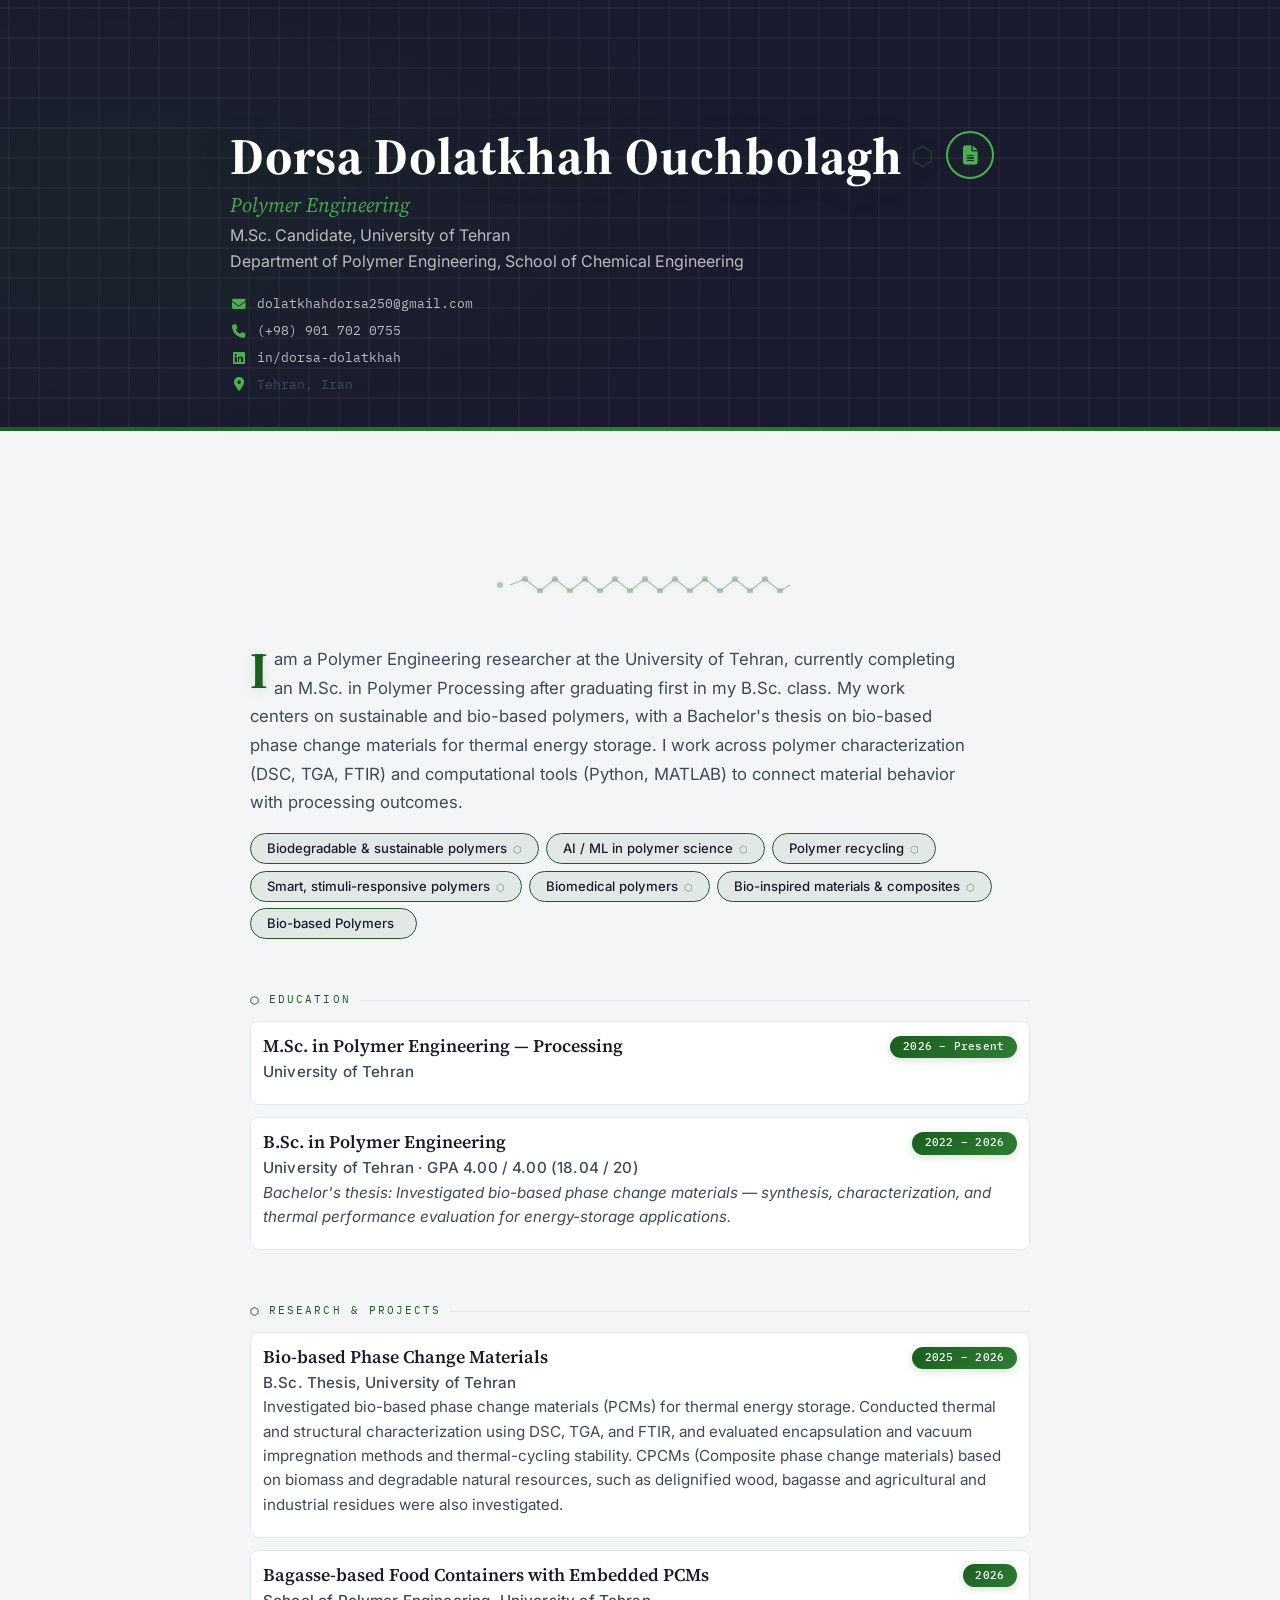
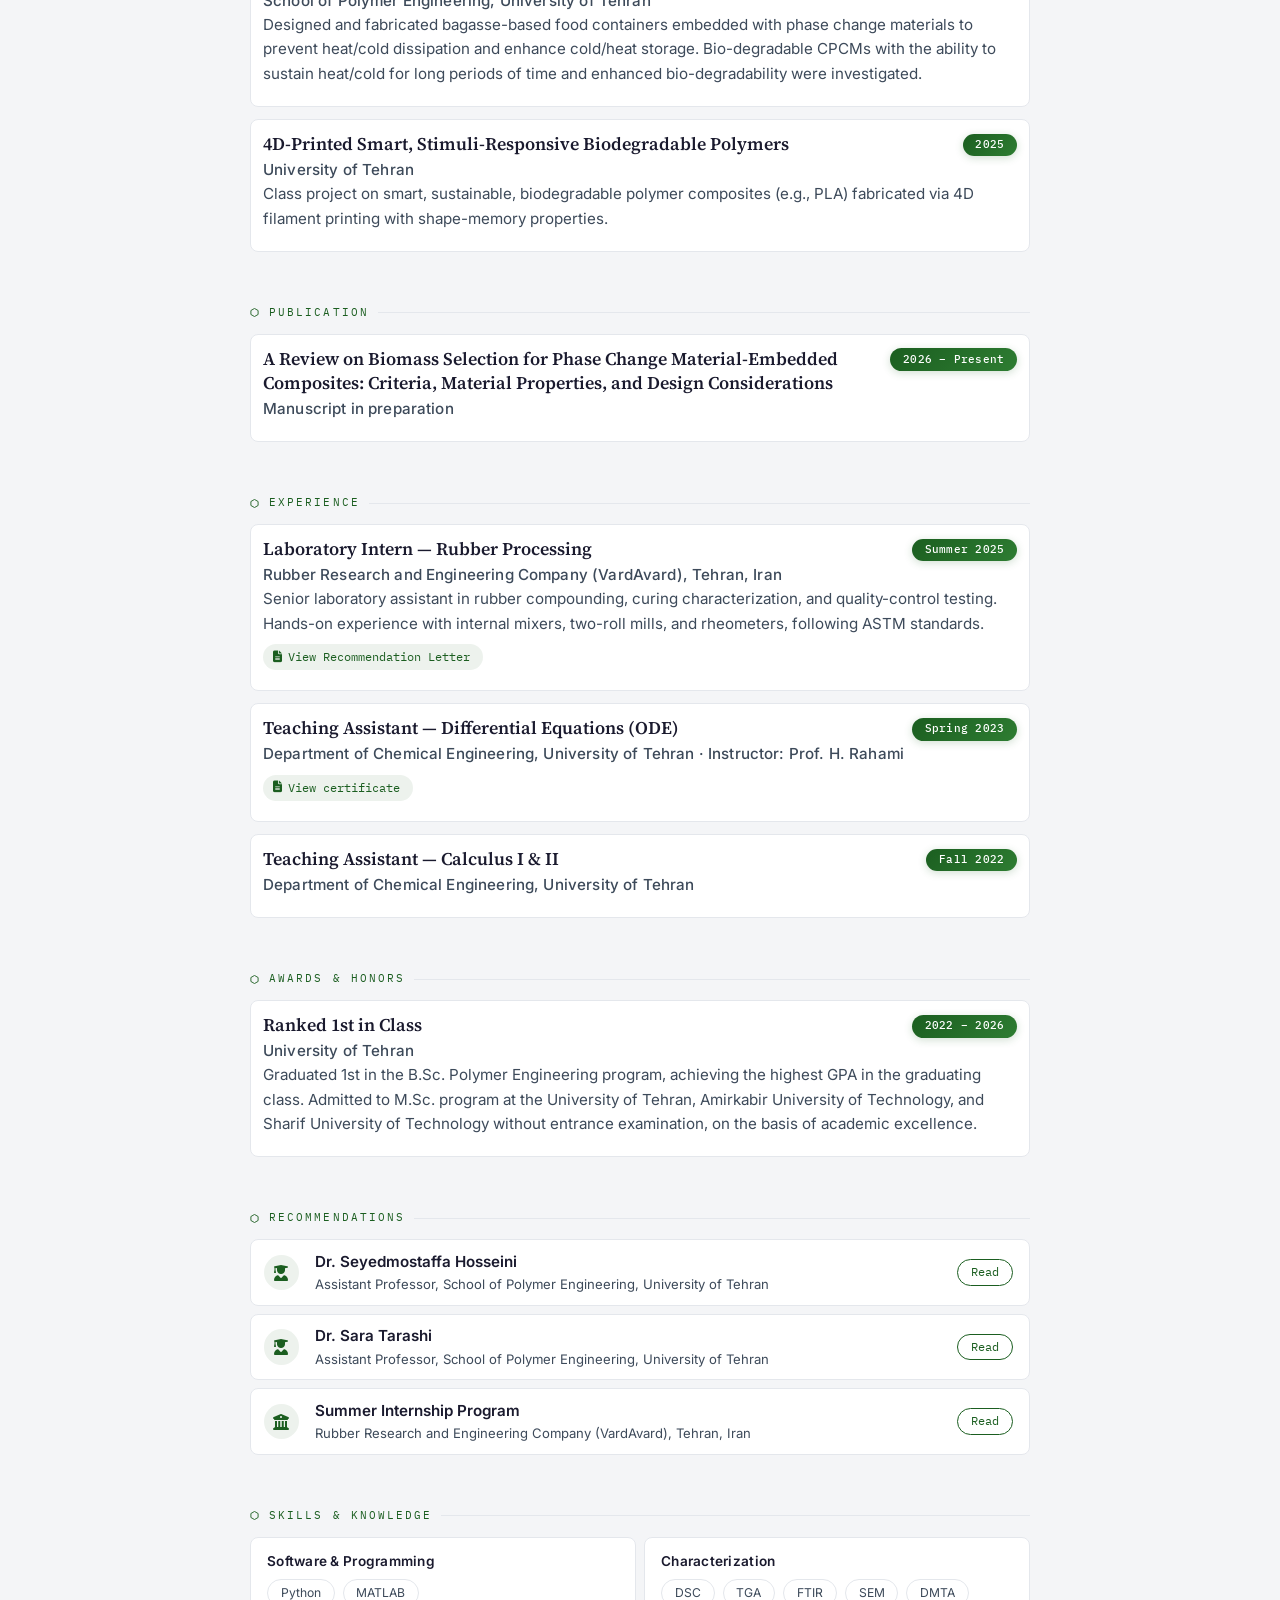
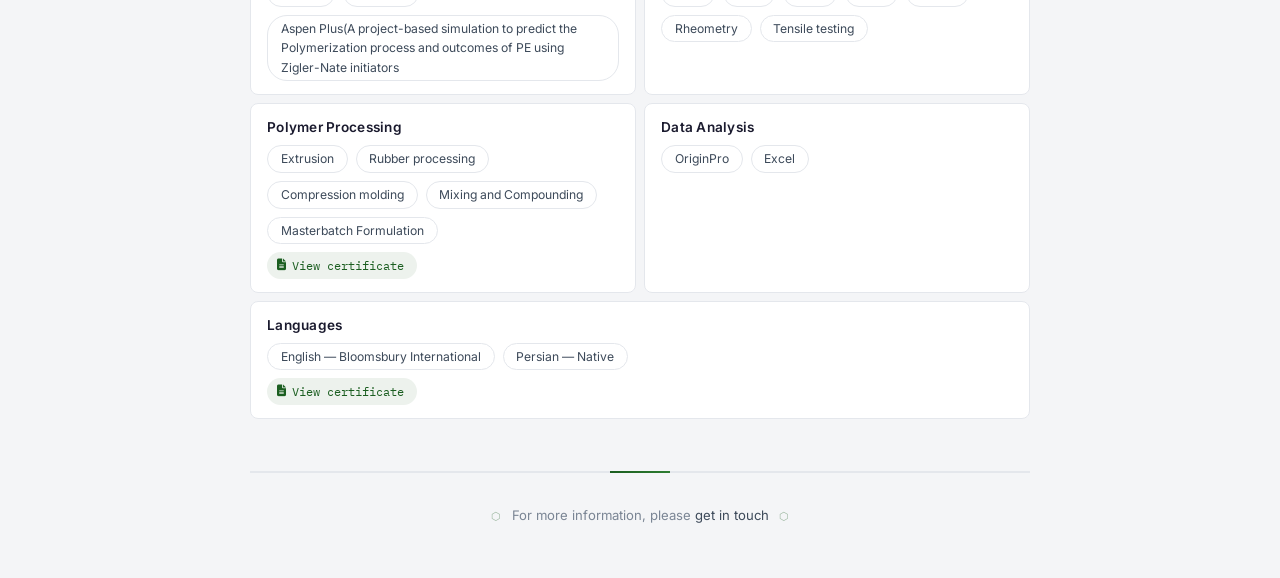
==== index.html @ 96872cb5 "add changes" ====
<!DOCTYPE html>
<html lang="en">
<head>
<meta charset="UTF-8" />
<meta name="viewport" content="width=device-width, initial-scale=1.0" />
<meta name="author" content="Dorsa Dolatkhah Ouchbolagh" />
<meta name="description" content="Polymer Engineering researcher — sustainable and biodegradable polymers, phase change materials, polymer characterization." />
<meta name="keywords" content="Polymer Engineering, Biomaterials, Phase Change Materials, Polymer Processing, DSC, TGA, FTIR, MATLAB, Python, Aspen Plus" />
<title>Dorsa Dolatkhah Ouchbolagh — Polymer Engineering</title>
<link rel="shortcut icon" href="https://avatars.githubusercontent.com/u/16579247" type="image/png" />
<link rel="preconnect" href="https://fonts.googleapis.com" />
<link rel="preconnect" href="https://fonts.gstatic.com" crossorigin />
<link href="https://fonts.googleapis.com/css2?family=Source+Serif+4:opsz,wght@8..60,400;8..60,500;8..60,600;8..60,700&family=Inter:wght@400;500;600;700&family=IBM+Plex+Mono:wght@400;500&display=swap" rel="stylesheet" />
<link href="https://cdnjs.cloudflare.com/ajax/libs/font-awesome/6.4.2/css/all.min.css" rel="stylesheet" />
<style>
  /* ===== Variables – Professional Green ===== */
  :root {
    --bg: #f4f5f7;
    --paper: #ffffff;
    --ink: #1a1a2e;
    --ink-soft: #3d4a5a;
    --ink-faint: #7a8594;
    --rule: #e4e7ec;
    --green: #1B5E20;            /* dark forest green – main accent */
    --green-light: #2E7D32;      /* medium green – for gradients */
    --green-pale: #4CAF50;       /* lighter green – for subtle highlights */
    --green-glow: rgba(27, 94, 32, 0.15);
    --accent-soft: #1B5E2014;
    --accent-light: #1B5E2008;
    --space-xs: .4rem;
    --space-s: .75rem;
    --space: 1.25rem;
    --space-m: 2rem;
    --space-l: 3.25rem;
    --space-xl: 5rem;
    --serif: 'Source Serif 4', Georgia, serif;
    --sans: 'Inter', Helvetica, Arial, sans-serif;
    --mono: 'IBM Plex Mono', 'Fira Mono', monospace;
  }

  /* ===== Base ===== */
  * { box-sizing: border-box; }
  html { -webkit-font-smoothing: antialiased; }
  body {
    margin: 0;
    background: var(--bg);
    color: var(--ink);
    font-family: var(--sans);
    line-height: 1.6;
    font-size: 16px;
  }
  a {
    color: var(--green);
    text-decoration: none;
    border-bottom: 1px solid transparent;
    transition: border-color .25s ease, color .25s ease;
  }
  a:hover, a:focus {
    border-bottom-color: var(--green);
    color: var(--green);
  }
  a:focus-visible { outline: 2px solid var(--green); outline-offset: 2px; border-radius: 2px; }

  .wrap {
    max-width: 820px;
    margin: 0 auto;
    padding: var(--space-xl) var(--space) var(--space-l);
  }

  /* ===== Green Polymer Header ===== */
  .chain-header {
    position: relative;
    padding: calc(var(--space-xl) + 3rem) var(--space) var(--space-m);
    margin: 0 calc(-1 * var(--space)) var(--space-m);
    min-height: 45vh;
    display: flex;
    align-items: center;
    background: var(--ink);
    color: #fff;
    overflow: hidden;
    border-bottom: 4px solid transparent;
    border-image: linear-gradient(90deg, var(--green), var(--green-light), var(--green)) 1;
  }
  .chain-header .wrap {
    padding: 0;
    max-width: 820px;
    margin: 0 auto;
    position: relative;
    z-index: 2;
    width: 100%;
  }

  /* Green glow behind the name */
  .chain-header::before {
    content: '';
    position: absolute;
    top: -20%;
    left: -10%;
    width: 70%;
    height: 140%;
    background: radial-gradient(ellipse at 30% 50%, rgba(27, 94, 32, 0.12), transparent 70%);
    z-index: 0;
    pointer-events: none;
  }

  /* Hexagonal pattern – very subtle */
  .chain-header .bg-pattern {
    position: absolute;
    top: 0;
    left: 0;
    right: 0;
    bottom: 0;
    background-image:
      radial-gradient(circle at 5% 10%, var(--accent-soft) 1.5px, transparent 1.5px),
      radial-gradient(circle at 15% 30%, var(--accent-soft) 1.5px, transparent 1.5px),
      radial-gradient(circle at 25% 50%, var(--accent-soft) 1.5px, transparent 1.5px),
      radial-gradient(circle at 35% 70%, var(--accent-soft) 1.5px, transparent 1.5px),
      radial-gradient(circle at 45% 90%, var(--accent-soft) 1.5px, transparent 1.5px),
      radial-gradient(circle at 55% 15%, var(--accent-soft) 1.5px, transparent 1.5px),
      radial-gradient(circle at 65% 35%, var(--accent-soft) 1.5px, transparent 1.5px),
      radial-gradient(circle at 75% 55%, var(--accent-soft) 1.5px, transparent 1.5px),
      radial-gradient(circle at 85% 75%, var(--accent-soft) 1.5px, transparent 1.5px),
      radial-gradient(circle at 95% 95%, var(--accent-soft) 1.5px, transparent 1.5px);
    background-size: 40px 40px;
    opacity: 0.2;
    z-index: 0;
    pointer-events: none;
  }

  .chain-header .bg-lines {
    position: absolute;
    top: 0;
    left: 0;
    right: 0;
    bottom: 0;
    background:
      repeating-linear-gradient(
        90deg,
        transparent,
        transparent 28px,
        rgba(255,255,255,.03) 28px,
        rgba(255,255,255,.03) 30px
      ),
      repeating-linear-gradient(
        0deg,
        transparent,
        transparent 28px,
        rgba(255,255,255,.03) 28px,
        rgba(255,255,255,.03) 30px
      );
    z-index: 0;
    pointer-events: none;
  }

  .chain-header .hero-text h1 {
    color: #fff;
    font-size: 3.2rem;
    text-shadow: 0 2px 30px rgba(27, 94, 32, 0.25);
    letter-spacing: 0.02em;
  }
  .chain-header .hero-text .role {
    color: var(--green-pale);
    opacity: 0.95;
    font-size: 1.3rem;
  }
  .chain-header .hero-text .affil {
    color: rgba(255,255,255,.7);
    font-size: 1rem;
  }
  .chain-header .cv-badge {
    border-color: var(--green-pale);
    color: var(--green-pale);
    background: rgba(27, 94, 32, 0.1);
  }
  .chain-header .cv-badge:hover {
    background: var(--green-pale);
    color: var(--ink);
    border-color: var(--green-pale);
    box-shadow: 0 0 30px rgba(27, 94, 32, 0.3);
  }
  .chain-header .contact a {
    color: rgba(255,255,255,.7);
  }
  .chain-header .contact a:hover {
    color: #fff;
    border-bottom-color: var(--green-pale);
  }
  .chain-header .contact i {
    color: var(--green-pale);
  }
  .chain-header header.hero {
    border-bottom: none;
    padding-bottom: 0;
    margin-bottom: 0;
  }
  .chain-header header.hero::after {
    display: none;
  }

  /* ===== Main Header (inside chain) ===== */
  header.hero {
    display: flex;
    flex-wrap: wrap;
    justify-content: space-between;
    align-items: flex-start;
    gap: var(--space);
    margin-bottom: var(--space-m);
    padding-bottom: var(--space-m);
    border-bottom: 2px solid var(--green);
    position: relative;
  }
  header.hero::after {
    content: '';
    position: absolute;
    bottom: -4px;
    left: 0;
    width: 80px;
    height: 2px;
    background: linear-gradient(90deg, var(--green), var(--green-light));
  }

  .hero-text {
    display: flex;
    align-items: flex-start;
    gap: .85rem;
  }
  .hero-text h1 {
    font-family: var(--serif);
    font-weight: 700;
    font-size: 2.8rem;
    letter-spacing: -0.01em;
    margin: 0 0 .2rem;
    color: var(--ink);
    line-height: 1.1;
    display: flex;
    align-items: center;
    gap: .5rem;
    flex-wrap: wrap;
  }
  .hero-text h1 .chain-icon {
    font-size: 1.6rem;
    color: var(--green);
    opacity: 0.6;
    font-weight: 300;
    letter-spacing: -.05em;
    display: inline-block;
  }
  .hero-text .role {
    font-family: var(--serif);
    font-style: italic;
    font-size: 1.2rem;
    color: var(--green);
    margin: 0 0 .15rem;
  }
  .hero-text .affil {
    color: var(--ink-soft);
    font-size: .95rem;
    margin: 0;
  }

  .cv-badge {
    flex-shrink: 0;
    display: inline-flex;
    align-items: center;
    justify-content: center;
    width: 3rem;
    height: 3rem;
    margin-top: .2rem;
    border: 2px solid var(--green);
    border-radius: 50%;
    background: transparent;
    color: var(--green);
    font-size: 1.2rem;
    transition: all .3s ease;
  }
  .cv-badge:hover, .cv-badge:focus-visible {
    background: var(--green);
    color: #fff;
    transform: scale(1.05);
    border-color: var(--green);
    box-shadow: 0 0 24px rgba(27, 94, 32, 0.25);
  }
  .cv-badge:focus-visible { outline: 2px solid var(--green); outline-offset: 2px; }

  .contact {
    list-style: none;
    margin: 0;
    padding: 0;
    font-family: var(--mono);
    font-size: .8rem;
    color: var(--ink-soft);
    display: flex;
    flex-direction: column;
    gap: .4rem;
    min-width: 190px;
  }
  .contact li {
    display: flex;
    align-items: center;
    gap: .6rem;
  }
  .contact a { color: var(--ink-soft); border-bottom: none; }
  .contact a:hover { color: var(--green); border-bottom: none; }
  .contact i {
    width: 1.1rem;
    text-align: center;
    color: var(--green);
    font-size: .85rem;
  }

  /* ===== Section Titles ===== */
  section {
    margin-bottom: var(--space-l);
    animation: fadeUp .6s ease both;
  }
  section:nth-child(2) { animation-delay: .05s; }
  section:nth-child(3) { animation-delay: .1s; }
  section:nth-child(4) { animation-delay: .15s; }
  section:nth-child(5) { animation-delay: .2s; }
  section:nth-child(6) { animation-delay: .25s; }
  section:nth-child(7) { animation-delay: .3s; }
  section:nth-child(8) { animation-delay: .35s; }
  section:nth-child(9) { animation-delay: .4s; }

  @keyframes fadeUp {
    from { opacity: 0; transform: translateY(16px); }
    to { opacity: 1; transform: translateY(0); }
  }

  .eyebrow {
    font-family: var(--mono);
    font-size: .7rem;
    letter-spacing: .18em;
    color: var(--green);
    text-transform: uppercase;
    display: flex;
    align-items: center;
    gap: .6rem;
    margin-bottom: var(--space-s);
  }
  .eyebrow .hex {
    flex-shrink: 0;
    margin-right: .05rem;
  }
  .eyebrow::after {
    content: '';
    flex: 1;
    height: 1px;
    background: var(--rule);
  }

  /* ===== Polymer Chain Divider – Green Gradient ===== */
  .polymer-chain-divider {
    display: flex;
    align-items: center;
    justify-content: center;
    gap: .2rem;
    margin: var(--space-m) 0 var(--space-l);
    opacity: .6;
    width: 100%;
  }
  .polymer-chain-divider svg {
    width: 100%;
    max-width: 300px;
    height: 18px;
    filter: drop-shadow(0 1px 2px rgba(27, 94, 32, 0.2));
  }

  /* ===== Entries – refined ===== */
  .entry {
    padding: var(--space-s) var(--space-s) var(--space);
    margin-bottom: var(--space-s);
    background: var(--paper);
    border-radius: 8px;
    border: 1px solid var(--rule);
    transition: border-color .3s ease, box-shadow .4s ease, transform .3s ease;
    position: relative;
  }
  .entry:last-child { margin-bottom: 0; }
  .entry:hover {
    border-color: var(--green);
    box-shadow: 0 6px 28px rgba(27, 94, 32, 0.10);
    transform: translateY(-2px);
  }
  .entry::before {
    content: '';
    position: absolute;
    left: 0;
    top: 10%;
    bottom: 10%;
    width: 3px;
    background: transparent;
    border-radius: 0 2px 2px 0;
    transition: background .3s ease, top .3s ease, bottom .3s ease;
  }
  .entry:hover::before {
    background: linear-gradient(180deg, var(--green), var(--green-light));
    top: 0;
    bottom: 0;
  }

  .entry-head {
    display: flex;
    align-items: flex-start;
    justify-content: space-between;
    gap: .8rem;
    margin-bottom: .1rem;
  }
  .entry-head h3 {
    font-family: var(--serif);
    font-weight: 600;
    font-size: 1.12rem;
    margin: 0;
    color: var(--ink);
    line-height: 1.35;
    flex: 1 1 auto;
    min-width: 0;
  }
  .entry-date {
    font-family: var(--mono);
    font-size: .7rem;
    font-weight: 500;
    color: #fff;
    background: linear-gradient(135deg, var(--green), var(--green-light));
    padding: .15rem .8rem;
    border-radius: 20px;
    white-space: nowrap;
    flex: 0 0 auto;
    margin-top: .1rem;
    letter-spacing: .02em;
    box-shadow: 0 2px 8px rgba(27, 94, 32, 0.2);
  }
  .entry-meta {
    font-size: .85rem;
    color: var(--ink-soft);
    margin: 0 0 .25rem;
    font-weight: 500;
    letter-spacing: .01em;
  }
  .entry p {
    color: var(--ink-soft);
    font-size: .95rem;
    margin: 0;
    line-height: 1.6;
  }
  .entry-link {
    display: inline-flex;
    align-items: center;
    gap: .4rem;
    font-family: var(--mono);
    font-size: .75rem;
    color: var(--green);
    margin-top: .5rem;
    border-bottom: 1px solid transparent;
    transition: all .25s ease;
    background: var(--accent-soft);
    padding: .2rem .8rem .2rem .6rem;
    border-radius: 20px;
  }
  .entry-link:hover {
    border-bottom-color: var(--green);
    background: var(--green-glow);
    box-shadow: 0 0 12px rgba(27, 94, 32, 0.08);
  }
  .entry-link i { font-size: .75rem; }

  /* ===== Tags ===== */
  .tags {
    list-style: none;
    display: flex;
    flex-wrap: wrap;
    gap: .5rem;
    margin: .4rem 0 0;
    padding: 0;
  }
  .tags li {
    font-size: .8rem;
    color: var(--ink-soft);
    background: var(--paper);
    border: 1px solid var(--rule);
    border-radius: 20px;
    padding: .2rem .8rem;
    transition: all .25s ease;
  }
  .tags li:hover {
    border-color: var(--green);
    background: var(--accent-soft);
  }

  /* About section – drop cap + refined tags */
  #about .lede {
    color: var(--ink-soft);
    max-width: 65ch;
    font-size: 1.05rem;
    line-height: 1.7;
  }
  #about .lede::first-letter {
    font-family: var(--serif);
    font-size: 3.2rem;
    font-weight: 700;
    float: left;
    line-height: 1;
    margin-right: .4rem;
    color: var(--green);
    text-shadow: 0 2px 12px rgba(27, 94, 32, 0.15);
  }

  #about .tags {
    gap: .4rem;
    margin-top: .6rem;
  }
  #about .tags li {
    background: var(--accent-soft);
    border-color: var(--green);
    color: var(--ink);
    font-weight: 500;
    font-size: .82rem;
    padding: .25rem 1rem;
    border-radius: 20px;
    position: relative;
  }
  #about .tags li::after {
    content: '⬡';
    color: var(--green);
    font-size: .6rem;
    margin-left: .4rem;
    opacity: .6;
  }
  #about .tags li:last-child::after {
    content: '';
  }
  #about .tags li:hover {
    background: var(--green);
    color: #fff;
    border-color: var(--green);
    box-shadow: 0 2px 16px rgba(27, 94, 32, 0.2);
  }
  #about .tags li:hover::after {
    color: #fff;
  }

  /* ===== Recommendations ===== */
  .rec-card {
    display: flex;
    align-items: center;
    gap: 1rem;
    padding: .6rem 1rem .6rem .8rem;
    background: var(--paper);
    border-radius: 8px;
    border: 1px solid var(--rule);
    transition: all .3s ease;
  }
  .rec-card:hover {
    border-color: var(--green);
    box-shadow: 0 4px 20px rgba(27, 94, 32, 0.08);
    transform: translateY(-1px);
  }
  .rec-card .rec-icon {
    width: 2.2rem;
    height: 2.2rem;
    border-radius: 50%;
    background: var(--accent-soft);
    display: flex;
    align-items: center;
    justify-content: center;
    color: var(--green);
    font-size: 1rem;
    flex-shrink: 0;
    transition: background .3s ease;
  }
  .rec-card:hover .rec-icon {
    background: var(--green-glow);
  }
  .rec-card .rec-info {
    flex: 1;
  }
  .rec-card .rec-info .rec-name {
    font-weight: 600;
    font-size: .95rem;
    color: var(--ink);
    margin: 0;
  }
  .rec-card .rec-info .rec-title {
    font-size: .82rem;
    color: var(--ink-soft);
    margin: 0;
  }
  .rec-card .rec-link {
    font-family: var(--mono);
    font-size: .72rem;
    color: var(--green);
    border: 1px solid var(--green);
    border-radius: 20px;
    padding: .2rem .8rem;
    transition: all .25s ease;
    flex-shrink: 0;
    background: transparent;
  }
  .rec-card .rec-link:hover {
    background: var(--green);
    color: #fff;
    border-color: var(--green);
    box-shadow: 0 0 20px rgba(27, 94, 32, 0.15);
  }

  /* ===== Skills ===== */
  .skills-grid {
    display: grid;
    grid-template-columns: 1fr;
    gap: .5rem;
  }
  @media (min-width: 600px) {
    .skills-grid { grid-template-columns: 1fr 1fr; }
  }
  .skill-group {
    background: var(--paper);
    border-radius: 8px;
    border: 1px solid var(--rule);
    padding: .8rem 1rem;
    transition: border-color .3s ease, box-shadow .3s ease;
  }
  .skill-group:hover {
    border-color: var(--green);
    box-shadow: 0 2px 12px rgba(27, 94, 32, 0.06);
  }
  .skill-group h4 {
    font-family: var(--sans);
    font-weight: 600;
    font-size: .85rem;
    color: var(--ink);
    margin: 0 0 .4rem;
    letter-spacing: .02em;
  }
  .skill-group .tags { margin: 0; }
  .skill-group .tags li {
    background: var(--paper);
    border-color: var(--rule);
    font-size: .76rem;
  }
  .skill-group .tags li:hover {
    border-color: var(--green);
  }
  /* Certificate link inside skill groups – same style as entry-link */
  .skill-group .entry-link {
    display: inline-flex;
    align-items: center;
    gap: .4rem;
    font-family: var(--mono);
    font-size: .75rem;
    color: var(--green);
    margin-top: .5rem;
    border-bottom: 1px solid transparent;
    transition: all .25s ease;
    background: var(--accent-soft);
    padding: .2rem .8rem .2rem .6rem;
    border-radius: 20px;
  }
  .skill-group .entry-link:hover {
    border-bottom-color: var(--green);
    background: var(--green-glow);
    box-shadow: 0 0 12px rgba(27, 94, 32, 0.08);
  }
  .skill-group .entry-link i { font-size: .75rem; }

  /* ===== Footer ===== */
  footer {
    text-align: center;
    padding-top: var(--space-m);
    border-top: 2px solid var(--rule);
    color: var(--ink-faint);
    font-size: .82rem;
    margin-top: var(--space-m);
    position: relative;
  }
  footer::before {
    content: '';
    position: absolute;
    top: -2px;
    left: 50%;
    transform: translateX(-50%);
    width: 60px;
    height: 2px;
    background: linear-gradient(90deg, var(--green), var(--green-light));
  }
  footer a { color: var(--ink-soft); border-bottom: none; }
  footer a:hover { color: var(--green); border-bottom: none; }
  footer .chain-icon {
    color: var(--green);
    opacity: .4;
    font-size: .7rem;
    margin: 0 .4rem;
  }

  /* ===== Responsive ===== */
  @media (max-width: 600px) {
    .chain-header {
      padding: var(--space-xl) var(--space) var(--space-m);
      min-height: 30vh;
      margin: 0 0 var(--space-m);
    }
    .chain-header .hero-text h1 { font-size: 2.2rem; }
    header.hero { flex-direction: column; align-items: stretch; }
    .hero-text h1 { font-size: 2.2rem; }
    .hero-text h1 .chain-icon { font-size: 1.2rem; }
    .contact { min-width: unset; }
    .entry-head { flex-wrap: wrap; }
    .entry-date { margin-top: .2rem; }
    .rec-card { flex-wrap: wrap; }
    .rec-card .rec-link { margin-left: auto; }
    #about .tags li::after { display: none; }
    .polymer-chain-divider svg { max-width: 200px; }
    #about .lede::first-letter {
      font-size: 2.4rem;
    }
  }

  @media print {
    body { background: #fff; }
    .chain-header {
      background: #fff !important;
      color: var(--ink) !important;
      padding: 1rem 0 !important;
      margin: 0 !important;
      min-height: auto !important;
      border-bottom: 3px solid var(--green) !important;
    }
    .chain-header .bg-pattern,
    .chain-header .bg-lines,
    .chain-header::before { display: none !important; }
    .chain-header .hero-text h1 { color: var(--ink) !important; text-shadow: none !important; }
    .chain-header .hero-text .affil { color: var(--ink-soft) !important; }
    .chain-header .contact a { color: var(--ink-soft) !important; }
    .chain-header .cv-badge { display: none; }
    .wrap { padding: 1rem 0; max-width: 100%; }
    .entry { border: 1px solid #ccc; box-shadow: none !important; transform: none !important; }
    .entry:hover { transform: none !important; box-shadow: none !important; }
    .entry::before { display: none !important; }
    .cv-badge { display: none; }
    header.hero::after { display: none; }
    #about .tags li::after { display: none; }
    .polymer-chain-divider { display: none; }
    footer::before { display: none; }
    .entry-date {
      background: var(--green) !important;
      color: #fff !important;
      box-shadow: none !important;
    }
    #about .lede::first-letter {
      font-size: 2.4rem;
      color: var(--green);
    }
  }
</style>
</head>
<body>

<!-- ===== Green Polymer Header ===== -->
<div class="chain-header">
  <div class="bg-pattern"></div>
  <div class="bg-lines"></div>
  <div class="wrap">
    <header class="hero">
      <div class="hero-text">
        <div>
          <h1>
            <span>Dorsa Dolatkhah Ouchbolagh</span>
            <span class="chain-icon">⬡</span>
          </h1>
          <p class="role">Polymer Engineering</p>
          <p class="affil">M.Sc. Candidate, University of Tehran<br/>Department of Polymer Engineering, School of Chemical Engineering</p>
        </div>
        <a class="cv-badge" href="CV-DorsaDolatkhahOuchbolagh.pdf" target="_blank" title="View full CV" aria-label="View full CV">
          <i class="fa-solid fa-file-lines"></i>
        </a>
      </div>
      <ul class="contact">
        <li><i class="fa-solid fa-envelope"></i><a href="mailto:dolatkhahdorsa250@gmail.com">dolatkhahdorsa250@gmail.com</a></li>
        <li><i class="fa-solid fa-phone"></i><a href="tel:+989017020755">(+98) 901 702 0755</a></li>
        <li><i class="fa-brands fa-linkedin"></i><a href="https://www.linkedin.com/in/dorsa-dolatkhah-ouchbolagh-b177463a9/" target="_blank" rel="author">in/dorsa-dolatkhah</a></li>
        <li><i class="fa-solid fa-location-dot"></i>Tehran, Iran</li>
      </ul>
    </header>
  </div>
</div>

<div class="wrap">

  <!-- ===== Polymer Chain Divider – Green ===== -->
  <div class="polymer-chain-divider" aria-hidden="true">
    <svg viewBox="0 0 300 18" xmlns="http://www.w3.org/2000/svg">
      <g stroke="url(#greenGrad)" fill="none" stroke-width="1.2" opacity="0.6">
        <line x1="0" y1="10" x2="20" y2="10" />
        <line x1="20" y1="10" x2="35" y2="4" />
        <line x1="35" y1="4" x2="50" y2="16" />
        <line x1="50" y1="16" x2="65" y2="4" />
        <line x1="65" y1="4" x2="80" y2="16" />
        <line x1="80" y1="16" x2="95" y2="4" />
        <line x1="95" y1="4" x2="110" y2="16" />
        <line x1="110" y1="16" x2="125" y2="4" />
        <line x1="125" y1="4" x2="140" y2="16" />
        <line x1="140" y1="16" x2="155" y2="4" />
        <line x1="155" y1="4" x2="170" y2="16" />
        <line x1="170" y1="16" x2="185" y2="4" />
        <line x1="185" y1="4" x2="200" y2="16" />
        <line x1="200" y1="16" x2="215" y2="4" />
        <line x1="215" y1="4" x2="230" y2="16" />
        <line x1="230" y1="16" x2="245" y2="4" />
        <line x1="245" y1="4" x2="260" y2="16" />
        <line x1="260" y1="16" x2="275" y2="4" />
        <line x1="275" y1="4" x2="290" y2="16" />
        <line x1="290" y1="16" x2="300" y2="10" />
      </g>
      <g fill="url(#greenGrad)" opacity="0.5">
        <circle cx="10" cy="10" r="3" />
        <circle cx="35" cy="4" r="3" />
        <circle cx="50" cy="16" r="3" />
        <circle cx="65" cy="4" r="3" />
        <circle cx="80" cy="16" r="3" />
        <circle cx="95" cy="4" r="3" />
        <circle cx="110" cy="16" r="3" />
        <circle cx="125" cy="4" r="3" />
        <circle cx="140" cy="16" r="3" />
        <circle cx="155" cy="4" r="3" />
        <circle cx="170" cy="16" r="3" />
        <circle cx="185" cy="4" r="3" />
        <circle cx="200" cy="16" r="3" />
        <circle cx="215" cy="4" r="3" />
        <circle cx="230" cy="16" r="3" />
        <circle cx="245" cy="4" r="3" />
        <circle cx="260" cy="16" r="3" />
        <circle cx="275" cy="4" r="3" />
        <circle cx="290" cy="16" r="3" />
      </g>
      <defs>
        <linearGradient id="greenGrad" x1="0%" y1="0%" x2="100%" y2="0%">
          <stop offset="0%" stop-color="#1B5E20" />
          <stop offset="50%" stop-color="#2E7D32" />
          <stop offset="100%" stop-color="#1B5E20" />
        </linearGradient>
      </defs>
    </svg>
  </div>

  <!-- ===== ABOUT ===== -->
  <section id="about">
    <p class="lede">
      I am a Polymer Engineering researcher at the University of Tehran, currently completing an M.Sc. in Polymer Processing after
      graduating first in my B.Sc. class. My work centers on sustainable and bio-based polymers, with a Bachelor's thesis on
      bio-based phase change materials for thermal energy storage. I work across polymer characterization (DSC, TGA, FTIR) and
      computational tools (Python, MATLAB) to connect material behavior with processing outcomes.
    </p>
    <ul class="tags">
      <li>Biodegradable &amp; sustainable polymers</li>
      <li>AI / ML in polymer science</li>
      <li>Polymer recycling</li>
      <li>Smart, stimuli-responsive polymers</li>
      <li>Biomedical polymers</li>
      <li>Bio-inspired materials &amp; composites</li>
      <li>Bio-based Polymers</li>
    </ul>
  </section>

  <!-- ===== EDUCATION ===== -->
  <section id="education">
    <p class="eyebrow"><svg class="hex" width="9" height="9" viewBox="0 0 10 10" aria-hidden="true"><polygon points="5,0.5 9,2.8 9,7.2 5,9.5 1,7.2 1,2.8" fill="none" stroke="#1B5E20" stroke-width="1"/></svg>Education</p>

    <div class="entry">
      <div class="entry-head">
        <h3>M.Sc. in Polymer Engineering — Processing</h3>
        <span class="entry-date">2026 – Present</span>
      </div>
      <p class="entry-meta">University of Tehran</p>
    </div>

    <div class="entry">
      <div class="entry-head">
        <h3>B.Sc. in Polymer Engineering</h3>
        <span class="entry-date">2022 – 2026</span>
      </div>
      <p class="entry-meta">University of Tehran · GPA 4.00 / 4.00 (18.04 / 20)</p>
      <p><em>Bachelor's thesis: Investigated bio-based phase change materials — synthesis, characterization, and thermal performance evaluation for energy-storage applications.</em></p>
    </div>
  </section>

  <!-- ===== RESEARCH ===== -->
  <section id="research">
    <p class="eyebrow"><svg class="hex" width="9" height="9" viewBox="0 0 10 10" aria-hidden="true"><polygon points="5,0.5 9,2.8 9,7.2 5,9.5 1,7.2 1,2.8" fill="none" stroke="#1B5E20" stroke-width="1"/></svg>Research &amp; Projects</p>

    <div class="entry">
      <div class="entry-head">
        <h3>Bio-based Phase Change Materials</h3>
        <span class="entry-date">2025 – 2026</span>
      </div>
      <p class="entry-meta">B.Sc. Thesis, University of Tehran</p>
      <p>Investigated bio-based phase change materials (PCMs) for thermal energy storage. Conducted thermal and structural characterization using DSC, TGA, and FTIR, and evaluated encapsulation and vacuum impregnation methods and thermal-cycling stability. CPCMs (Composite phase change materials) based on biomass and degradable natural resources, such as delignified wood, bagasse and agricultural and industrial residues were also investigated.</p>
    </div>

    <div class="entry">
      <div class="entry-head">
        <h3>Bagasse-based Food Containers with Embedded PCMs</h3>
        <span class="entry-date">2026</span>
      </div>
      <p class="entry-meta">School of Polymer Engineering, University of Tehran</p>
      <p>Designed and fabricated bagasse-based food containers embedded with phase change materials to prevent heat/cold dissipation and enhance cold/heat storage. Bio-degradable CPCMs with the ability to sustain heat/cold for long periods of time and enhanced bio-degradability were investigated.</p>
    </div>

    <div class="entry">
      <div class="entry-head">
        <h3>4D-Printed Smart, Stimuli-Responsive Biodegradable Polymers</h3>
        <span class="entry-date">2025</span>
      </div>
      <p class="entry-meta">University of Tehran</p>
      <p>Class project on smart, sustainable, biodegradable polymer composites (e.g., PLA) fabricated via 4D filament printing with shape-memory properties.</p>
    </div>
  </section>

  <!-- ===== PUBLICATION ===== -->
  <section id="publication">
    <p class="eyebrow"><svg class="hex" width="9" height="9" viewBox="0 0 10 10" aria-hidden="true"><polygon points="5,0.5 9,2.8 9,7.2 5,9.5 1,7.2 1,2.8" fill="none" stroke="#1B5E20" stroke-width="1"/></svg>Publication</p>

    <div class="entry">
      <div class="entry-head">
        <h3>A Review on Biomass Selection for Phase Change Material-Embedded Composites: Criteria, Material Properties, and Design Considerations</h3>
        <span class="entry-date">2026 – Present</span>
      </div>
      <p class="entry-meta">Manuscript in preparation</p>
    </div>
  </section>

  <!-- ===== EXPERIENCE ===== -->
  <section id="experience">
    <p class="eyebrow"><svg class="hex" width="9" height="9" viewBox="0 0 10 10" aria-hidden="true"><polygon points="5,0.5 9,2.8 9,7.2 5,9.5 1,7.2 1,2.8" fill="none" stroke="#1B5E20" stroke-width="1"/></svg>Experience</p>

    <div class="entry">
      <div class="entry-head">
        <h3>Laboratory Intern — Rubber Processing</h3>
        <span class="entry-date">Summer 2025</span>
      </div>
      <p class="entry-meta">Rubber Research and Engineering Company (VardAvard), Tehran, Iran</p>
      <p>Senior laboratory assistant in rubber compounding, curing characterization, and quality-control testing. Hands-on experience with internal mixers, two-roll mills, and rheometers, following ASTM standards.</p>
      <a class="entry-link" href="Internship RecommendatioLetter.html" target="_blank"><i class="fa-solid fa-file-lines"></i> View Recommendation Letter</a>
    </div>

    <div class="entry">
      <div class="entry-head">
        <h3>Teaching Assistant — Differential Equations (ODE)</h3>
        <span class="entry-date">Spring 2023</span>
      </div>
      <p class="entry-meta">Department of Chemical Engineering, University of Tehran · Instructor: Prof. H. Rahami</p>
      <a class="entry-link" href="ta-differential-equations.html" target="_blank"><i class="fa-solid fa-file-lines"></i> View certificate</a>
    </div>

    <div class="entry">
      <div class="entry-head">
        <h3>Teaching Assistant — Calculus I &amp; II</h3>
        <span class="entry-date">Fall 2022</span>
      </div>
      <p class="entry-meta">Department of Chemical Engineering, University of Tehran</p>
    </div>
  </section>

  <!-- ===== AWARDS ===== -->
  <section id="awards">
    <p class="eyebrow"><svg class="hex" width="9" height="9" viewBox="0 0 10 10" aria-hidden="true"><polygon points="5,0.5 9,2.8 9,7.2 5,9.5 1,7.2 1,2.8" fill="none" stroke="#1B5E20" stroke-width="1"/></svg>Awards &amp; Honors</p>

    <div class="entry">
      <div class="entry-head">
        <h3>Ranked 1st in Class</h3>
        <span class="entry-date">2022 – 2026</span>
      </div>
      <p class="entry-meta">University of Tehran</p>
      <p>Graduated 1st in the B.Sc. Polymer Engineering program, achieving the highest GPA in the graduating class. Admitted to M.Sc. program at the University of Tehran, Amirkabir University of Technology, and Sharif University of Technology without entrance examination, on the basis of academic excellence.</p>
    </div>
    
  </section>

  <!-- ===== RECOMMENDATIONS ===== -->
  <section id="recommendations">
    <p class="eyebrow"><svg class="hex" width="9" height="9" viewBox="0 0 10 10" aria-hidden="true"><polygon points="5,0.5 9,2.8 9,7.2 5,9.5 1,7.2 1,2.8" fill="none" stroke="#1B5E20" stroke-width="1"/></svg>Recommendations</p>

    <div class="rec-card">
      <div class="rec-icon"><i class="fa-solid fa-user-graduate"></i></div>
      <div class="rec-info">
        <p class="rec-name">Dr. Seyedmostaffa Hosseini</p>
        <p class="rec-title">Assistant Professor, School of Polymer Engineering, University of Tehran</p>
      </div>
      <a class="rec-link" href="Recommendation_Hosseini.pdf" target="_blank">Read</a>
    </div>

    <div class="rec-card" style="margin-top:.5rem;">
      <div class="rec-icon"><i class="fa-solid fa-user-graduate"></i></div>
      <div class="rec-info">
        <p class="rec-name">Dr. Sara Tarashi</p>
        <p class="rec-title">Assistant Professor, School of Polymer Engineering, University of Tehran</p>
      </div>
      <a class="rec-link" href="Recommendation_Tarashi.pdf" target="_blank">Read</a>
    </div>

    <div class="rec-card" style="margin-top:.5rem;">
      <div class="rec-icon"><i class="fa-solid fa-building-columns"></i></div>
      <div class="rec-info">
        <p class="rec-name">Summer Internship Program</p>
        <p class="rec-title">Rubber Research and Engineering Company (VardAvard), Tehran, Iran</p>
      </div>
      <a class="rec-link" href="Internship RecommendatioLetter.html" target="_blank">Read</a>
    </div>
  </section>

  <!-- ===== SKILLS ===== -->
  <section id="skills">
    <p class="eyebrow"><svg class="hex" width="9" height="9" viewBox="0 0 10 10" aria-hidden="true"><polygon points="5,0.5 9,2.8 9,7.2 5,9.5 1,7.2 1,2.8" fill="none" stroke="#1B5E20" stroke-width="1"/></svg>Skills &amp; Knowledge</p>

    <div class="skills-grid">
      <div class="skill-group">
        <h4>Software &amp; Programming</h4>
        <ul class="tags">
          <li>Python</li>
          <li>MATLAB</li>
          <li>Aspen Plus(A project-based simulation to predict the Polymerization process and outcomes of PE using Zigler-Nate initiators</li>
        </ul>
      </div>
      <div class="skill-group">
        <h4>Characterization</h4>
        <ul class="tags">
          <li>DSC</li>
          <li>TGA</li>
          <li>FTIR</li>
          <li>SEM</li>
          <li>DMTA</li>
          <li>Rheometry</li>
          <li>Tensile testing</li>
        </ul>
      </div>
      <div class="skill-group">
        <h4>Polymer Processing</h4>
        <ul class="tags">
          <li>Extrusion</li>
          <li>Rubber processing</li>
          <li>Compression molding</li>
          <li>Mixing and Compounding</li>
          <li>Masterbatch Formulation</li>
        </ul>
        <!-- NEW: Certificate link added here -->
        <a class="entry-link" href="certificate1.html" target="_blank"><i class="fa-solid fa-file-lines"></i> View certificate</a>
      </div>
      <div class="skill-group">
        <h4>Data Analysis</h4>
        <ul class="tags">
          <li>OriginPro</li>
          <li>Excel</li>
        </ul>
      </div>
      <div class="skill-group" style="grid-column: 1 / -1;">
        <h4>Languages</h4>
        <ul class="tags">
          <li>English — Bloomsbury International</li>
          <li>Persian — Native</li>
        </ul>
        <a class="entry-link" href="English1.html" target="_blank"><i class="fa-solid fa-file-lines"></i> View certificate</a>
      </div>
    </div>
  </section>

  <!-- ===== FOOTER ===== -->
  <footer>
    <span class="chain-icon">⬡</span>
    For more information, please <a href="mailto:dolatkhahdorsa250@gmail.com">get in touch</a>
    <span class="chain-icon">⬡</span>
  </footer>

</div>
</body>
</html>
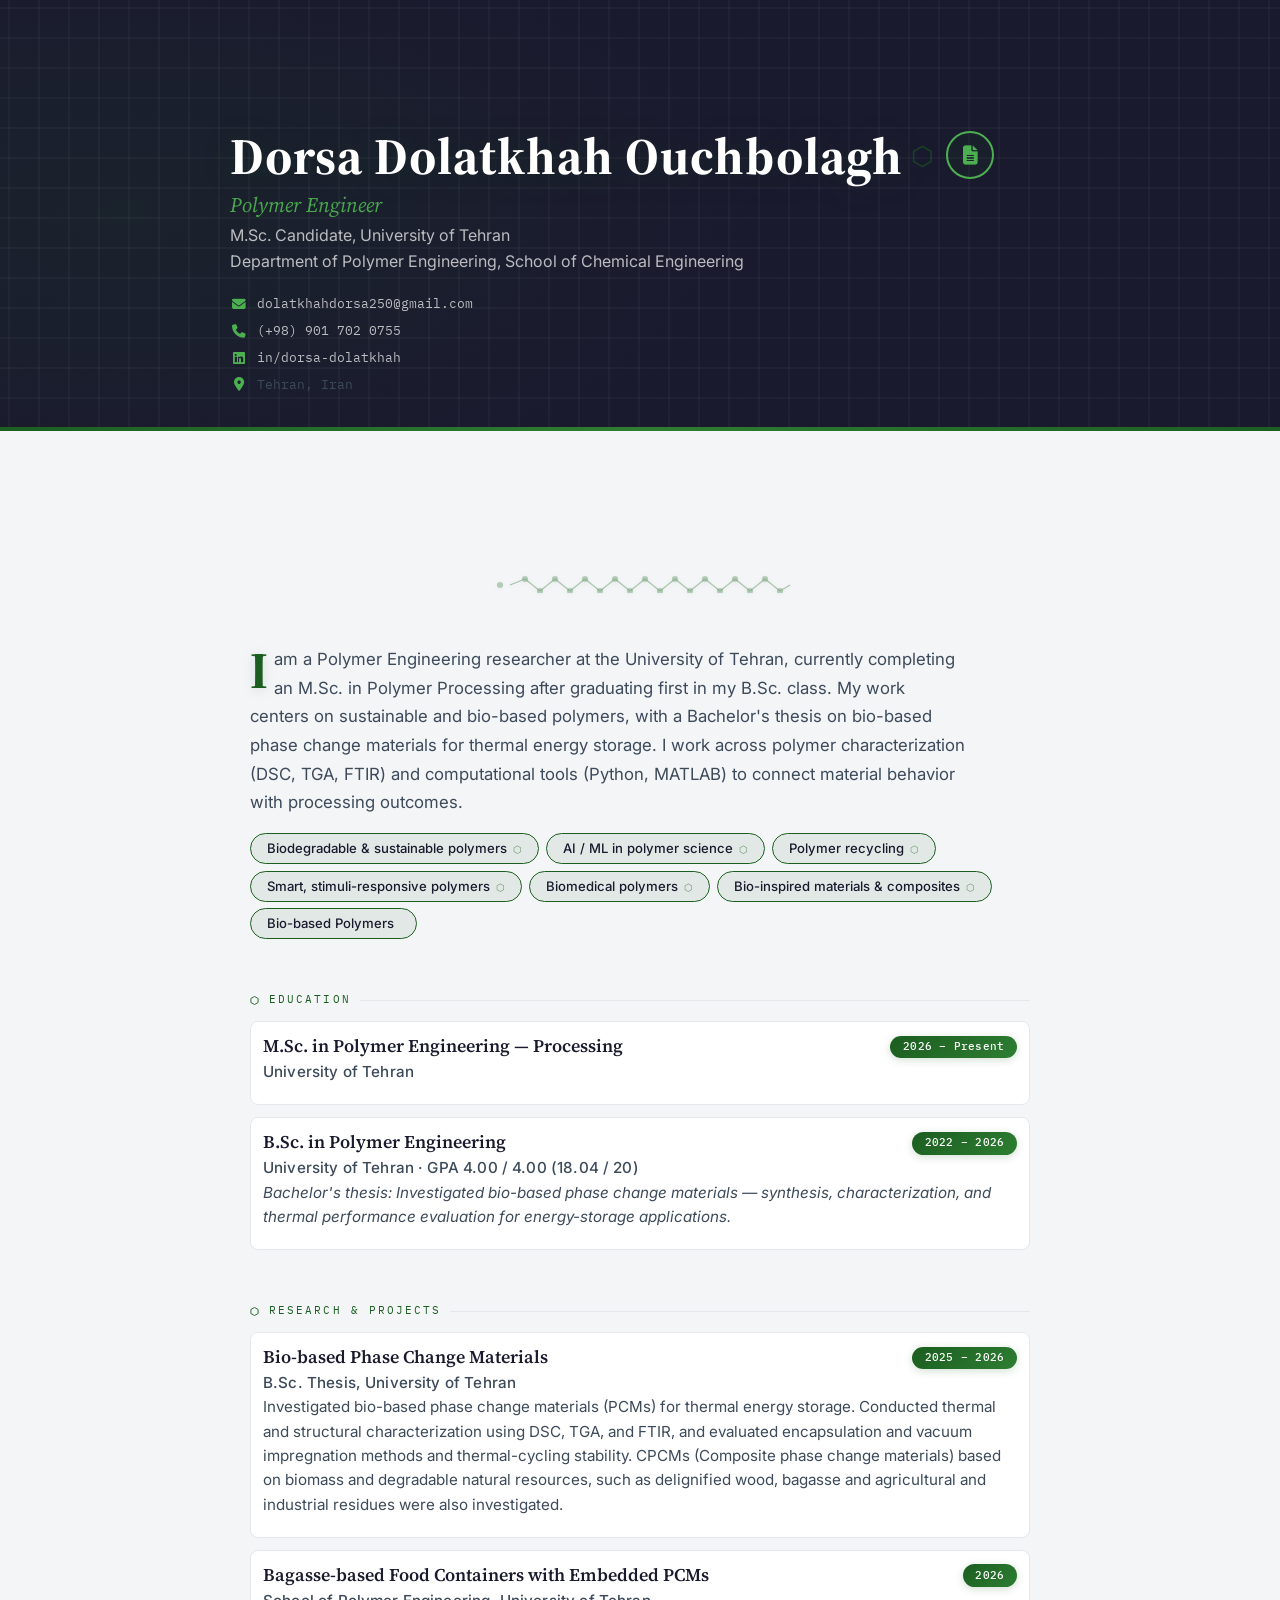
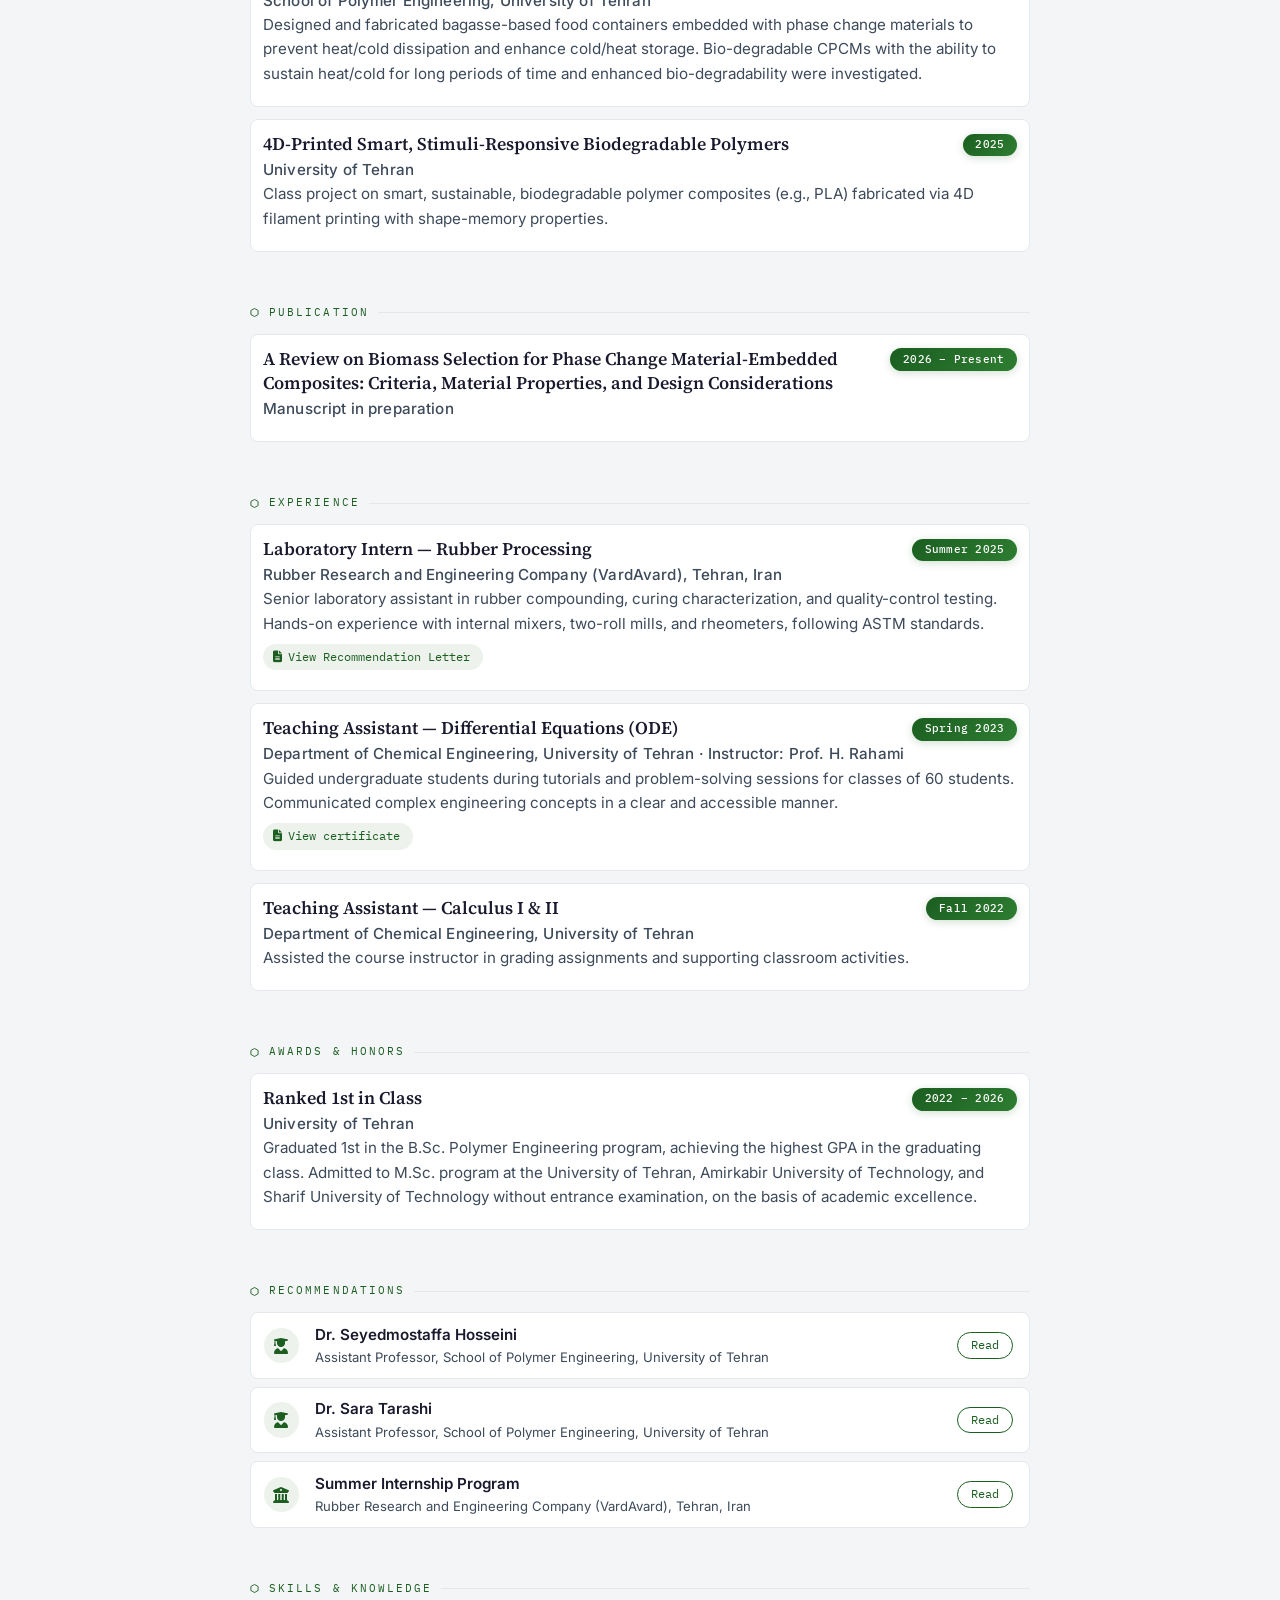
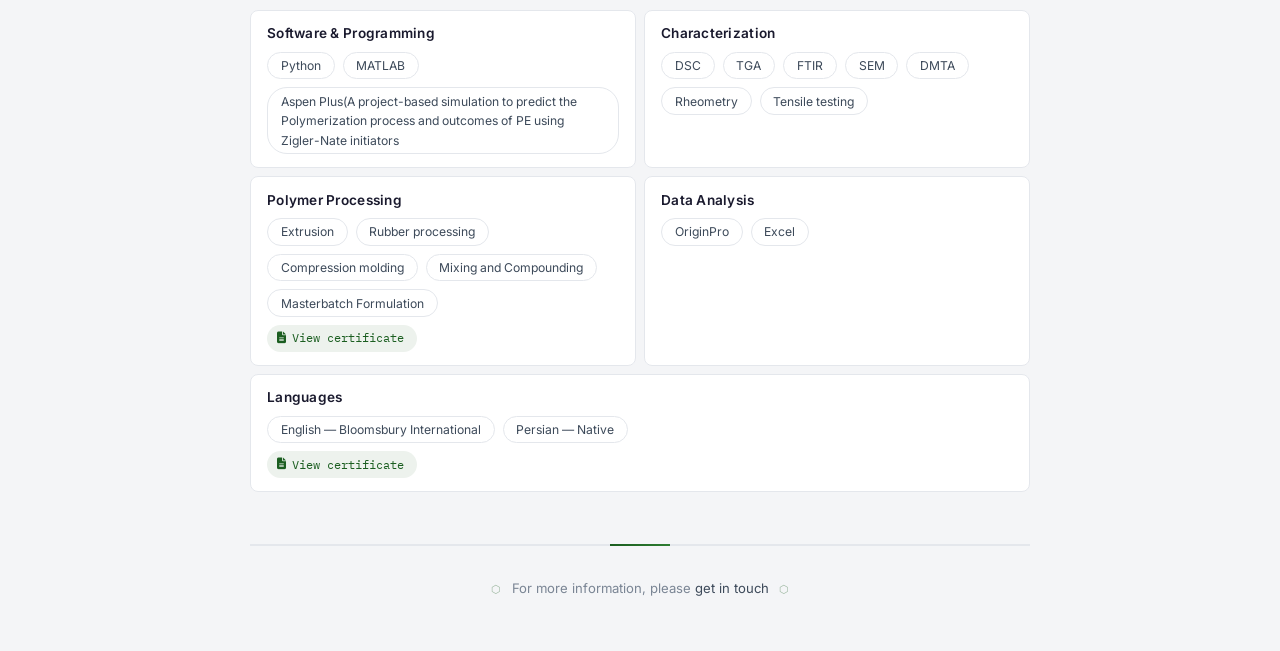
==== commit 3125b0ea: "add changes" ====
--- a/index.html
+++ b/index.html
@@ -766,7 +766,7 @@
             <span>Dorsa Dolatkhah Ouchbolagh</span>
             <span class="chain-icon">⬡</span>
           </h1>
-          <p class="role">Polymer Engineering</p>
+          <p class="role">Polymer Engineer</p>
           <p class="affil">M.Sc. Candidate, University of Tehran<br/>Department of Polymer Engineering, School of Chemical Engineering</p>
         </div>
         <a class="cv-badge" href="CV-DorsaDolatkhahOuchbolagh.pdf" target="_blank" title="View full CV" aria-label="View full CV">
@@ -947,6 +947,8 @@
         <span class="entry-date">Spring 2023</span>
       </div>
       <p class="entry-meta">Department of Chemical Engineering, University of Tehran · Instructor: Prof. H. Rahami</p>
+      <p>Guided undergraduate students during tutorials and problem-solving sessions for classes of 60 students.</p>
+      <p>Communicated complex engineering concepts in a clear and accessible manner.</p>
       <a class="entry-link" href="ta-differential-equations.html" target="_blank"><i class="fa-solid fa-file-lines"></i> View certificate</a>
     </div>
 
@@ -956,6 +958,7 @@
         <span class="entry-date">Fall 2022</span>
       </div>
       <p class="entry-meta">Department of Chemical Engineering, University of Tehran</p>
+      <p>Assisted the course instructor in grading assignments and supporting classroom activities.</p>
     </div>
   </section>
 
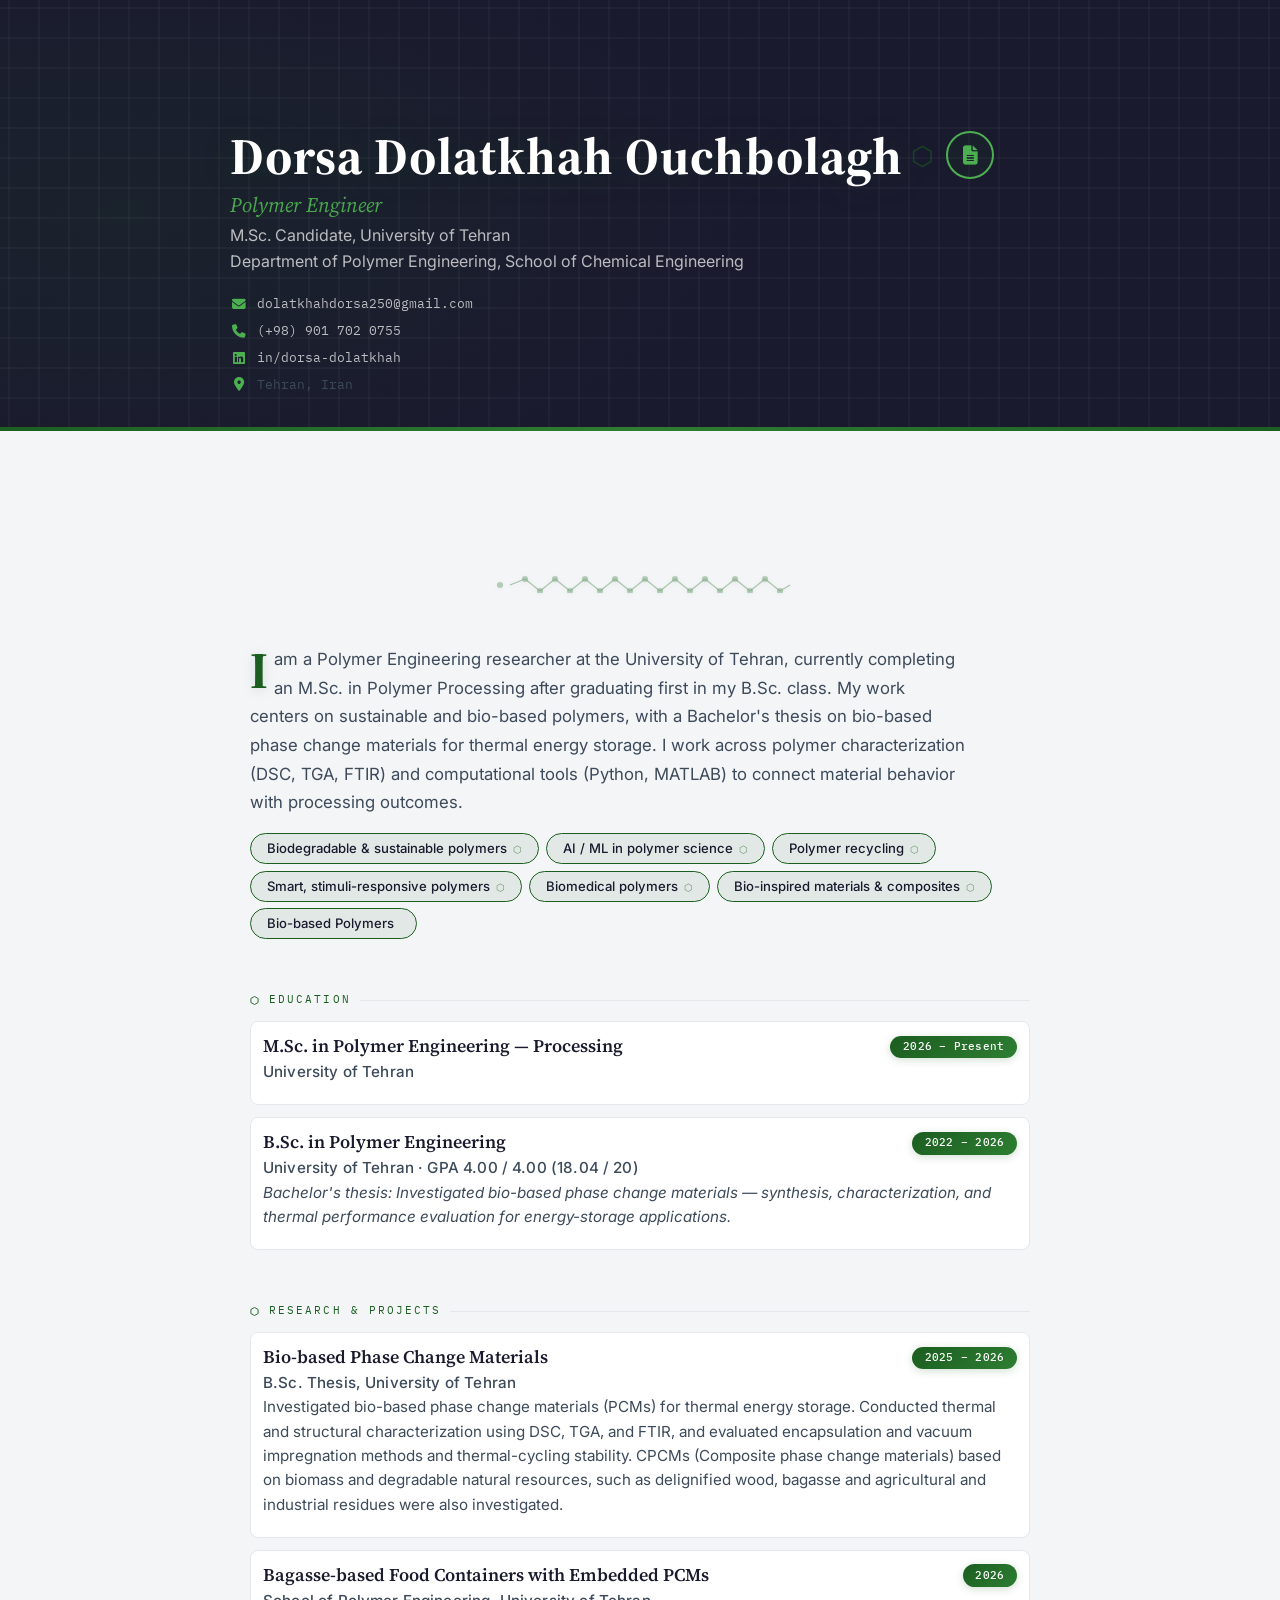
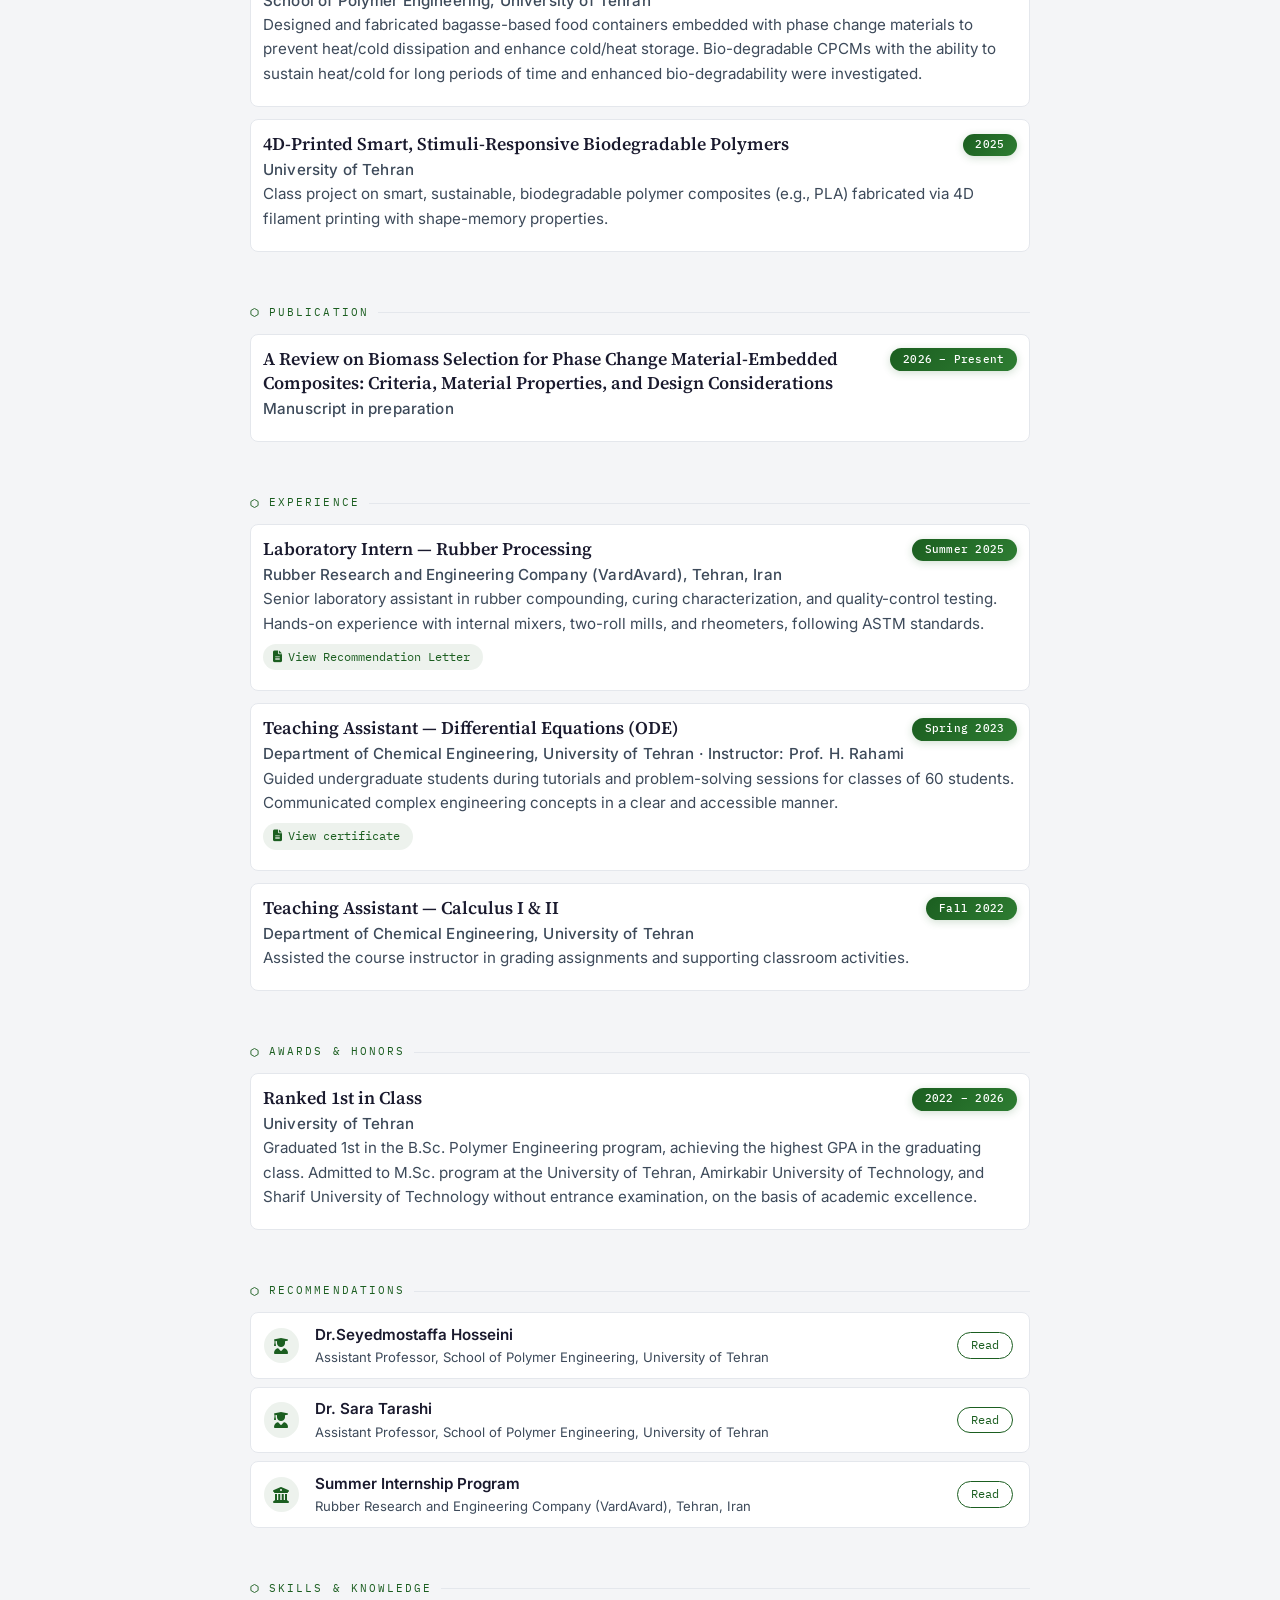
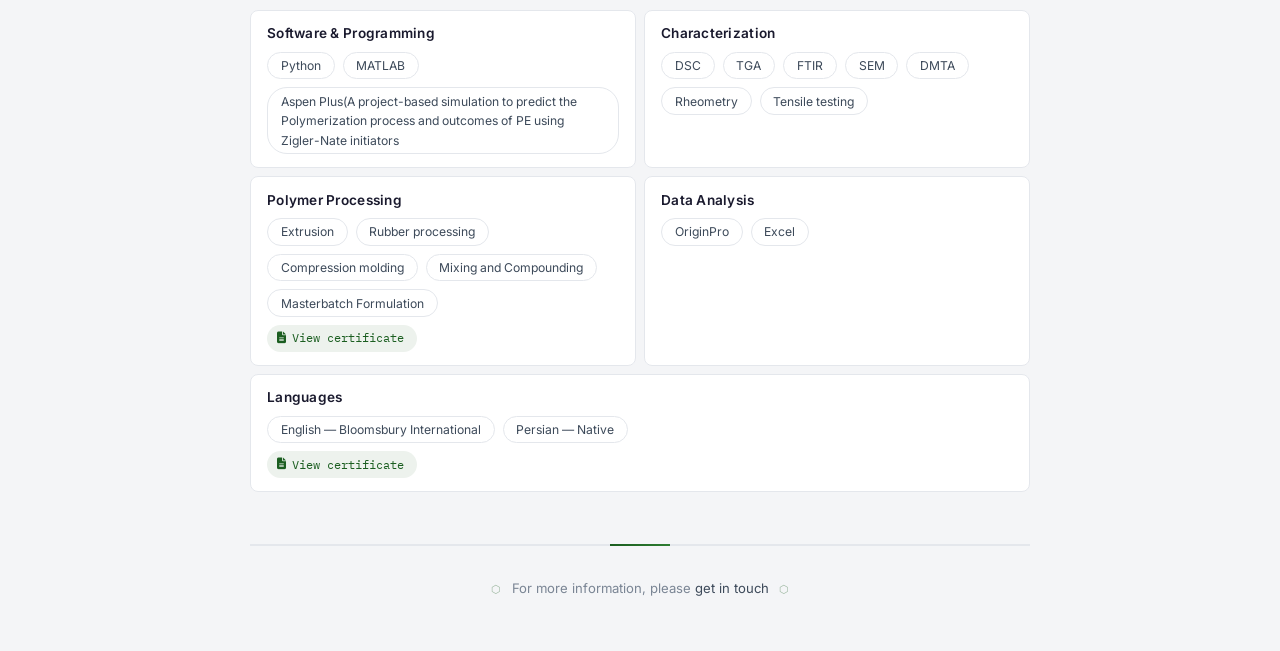
==== commit 035be4f9: "add changes" ====
--- a/index.html
+++ b/index.html
@@ -984,10 +984,10 @@
     <div class="rec-card">
       <div class="rec-icon"><i class="fa-solid fa-user-graduate"></i></div>
       <div class="rec-info">
-        <p class="rec-name">Dr. Seyedmostaffa Hosseini</p>
+        <p class="rec-name">Dr.Seyedmostaffa Hosseini</p>
         <p class="rec-title">Assistant Professor, School of Polymer Engineering, University of Tehran</p>
       </div>
-      <a class="rec-link" href="Recommendation_Hosseini.pdf" target="_blank">Read</a>
+      <a class="rec-link" href="recomhosseini.html" target="_blank">Read</a>
     </div>
 
     <div class="rec-card" style="margin-top:.5rem;">
@@ -996,7 +996,7 @@
         <p class="rec-name">Dr. Sara Tarashi</p>
         <p class="rec-title">Assistant Professor, School of Polymer Engineering, University of Tehran</p>
       </div>
-      <a class="rec-link" href="Recommendation_Tarashi.pdf" target="_blank">Read</a>
+      <a class="rec-link" href="recomtarashi.html" target="_blank">Read</a>
     </div>
 
     <div class="rec-card" style="margin-top:.5rem;">
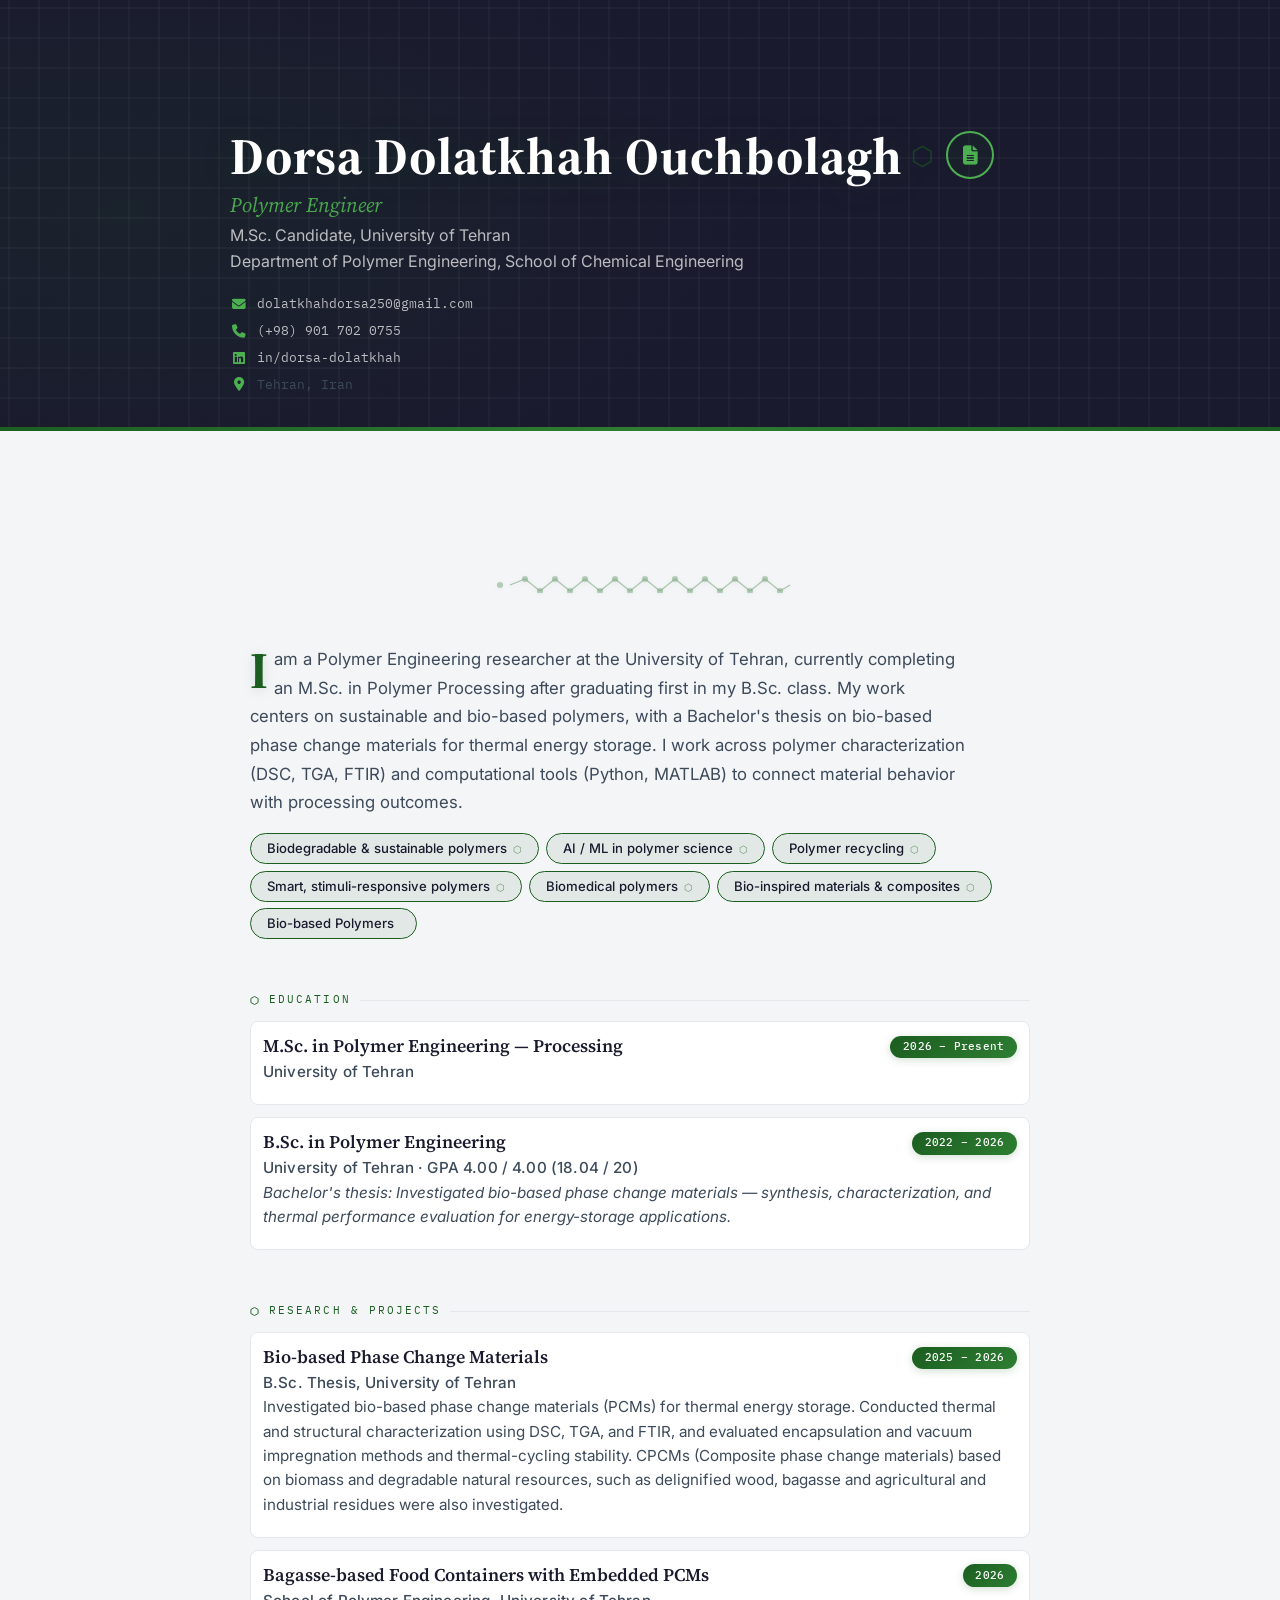
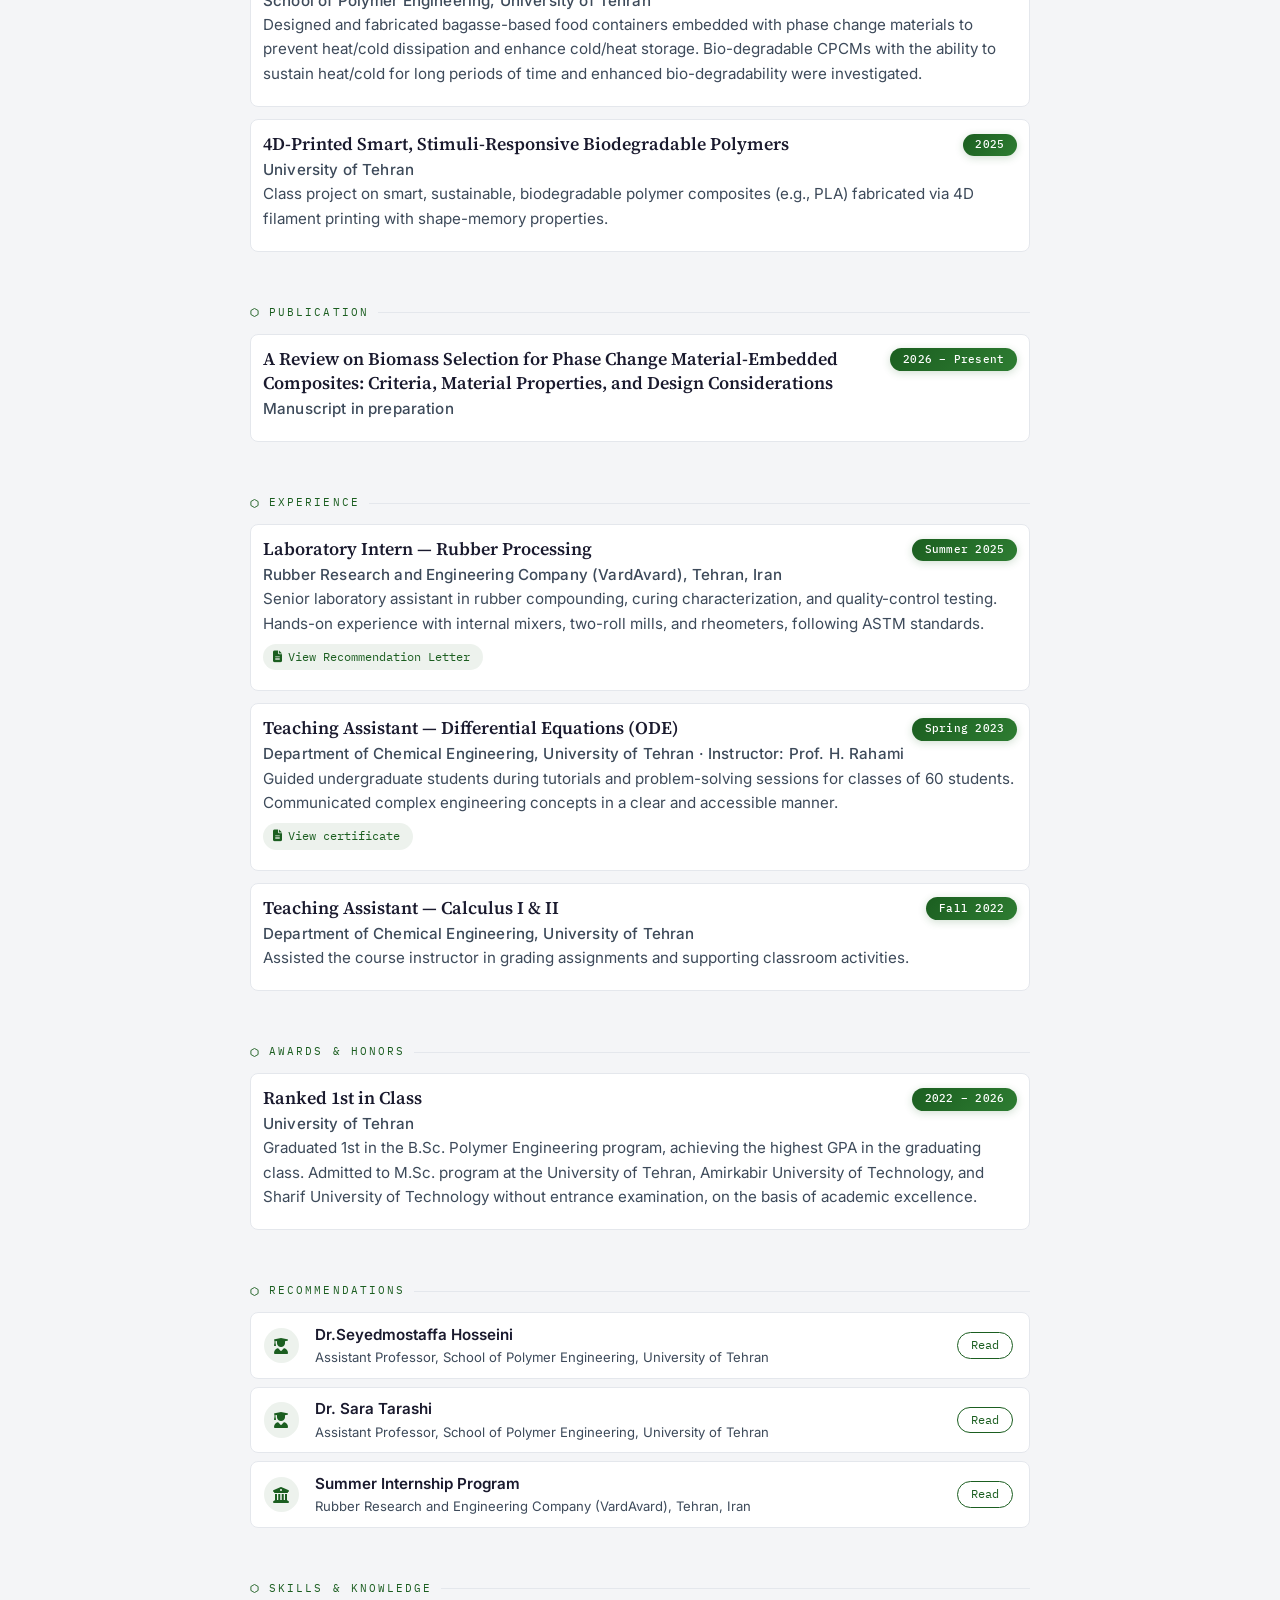
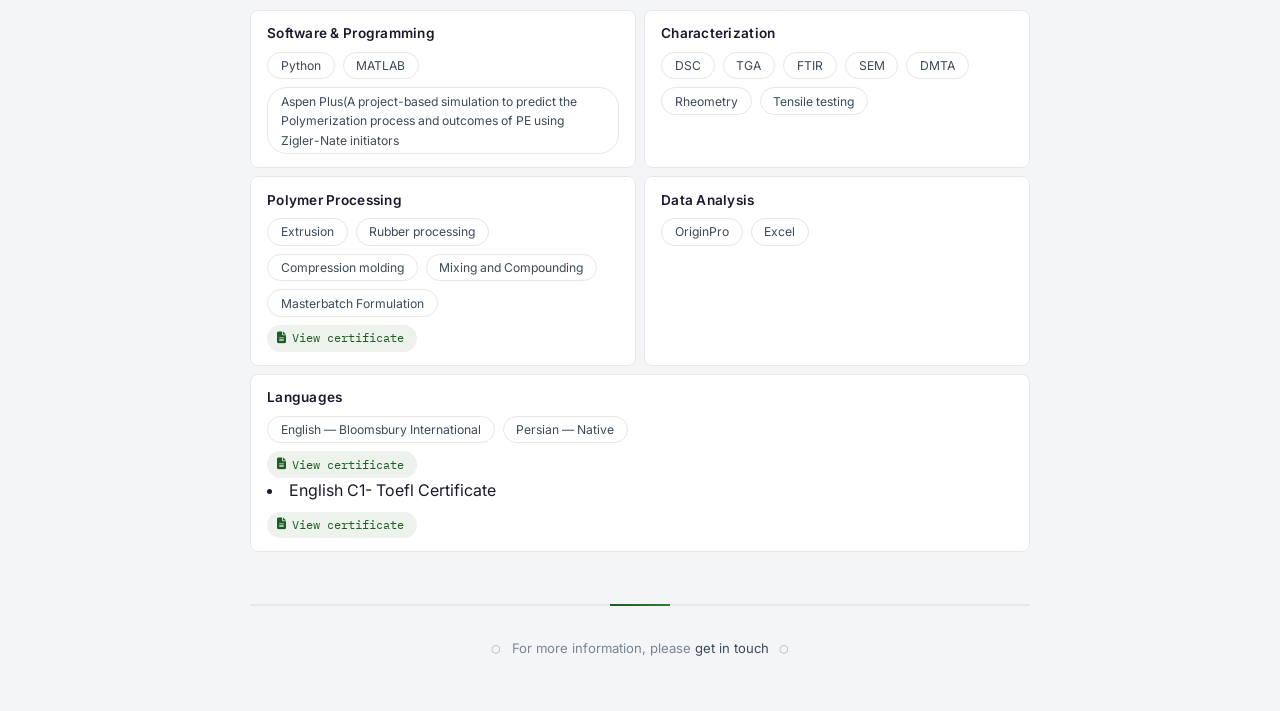
==== commit 521d0dbf: "add changes" ====
--- a/index.html
+++ b/index.html
@@ -1059,6 +1059,8 @@
           <li>English — Bloomsbury International</li>
           <li>Persian — Native</li>
         </ul>
+        <a class="entry-link" href="English2.html" target="_blank"><i class="fa-solid fa-file-lines"></i> View certificate</a>
+        <li>English C1- Toefl Certificate</li>
         <a class="entry-link" href="English1.html" target="_blank"><i class="fa-solid fa-file-lines"></i> View certificate</a>
       </div>
     </div>
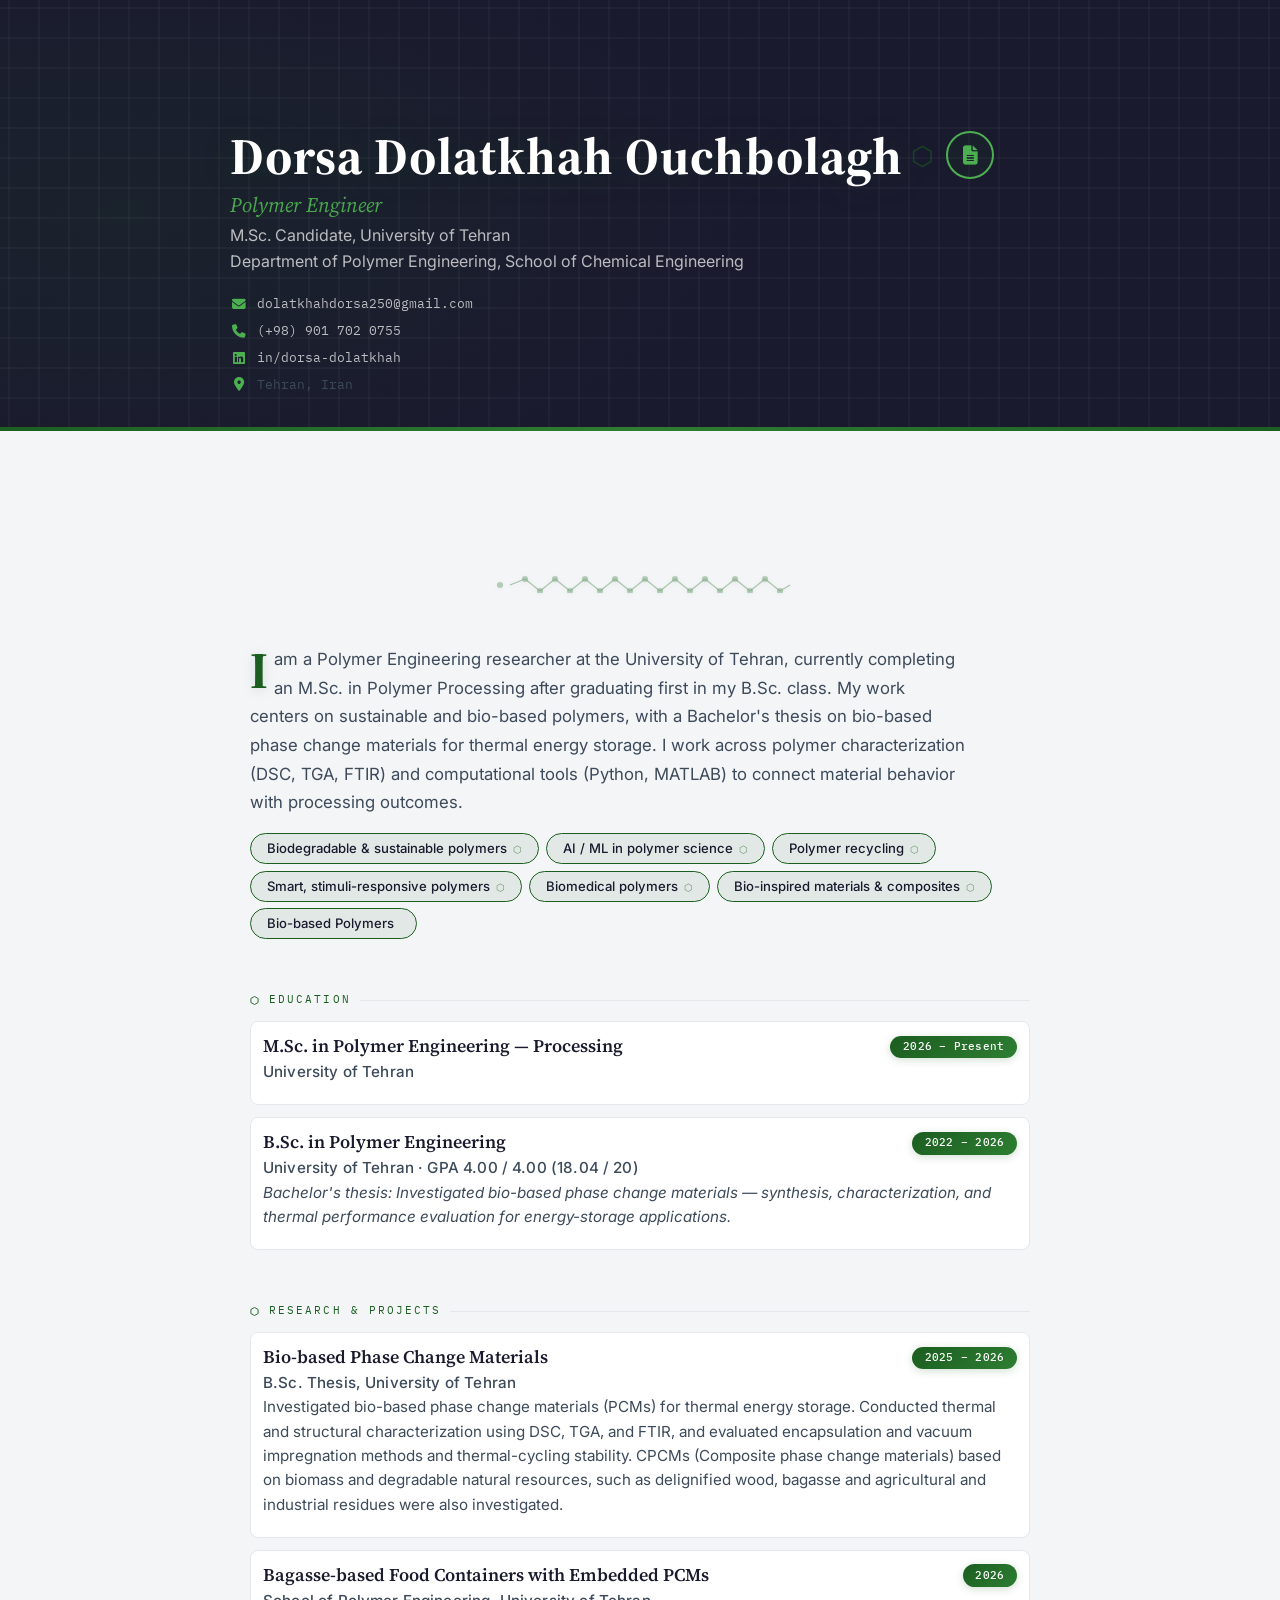
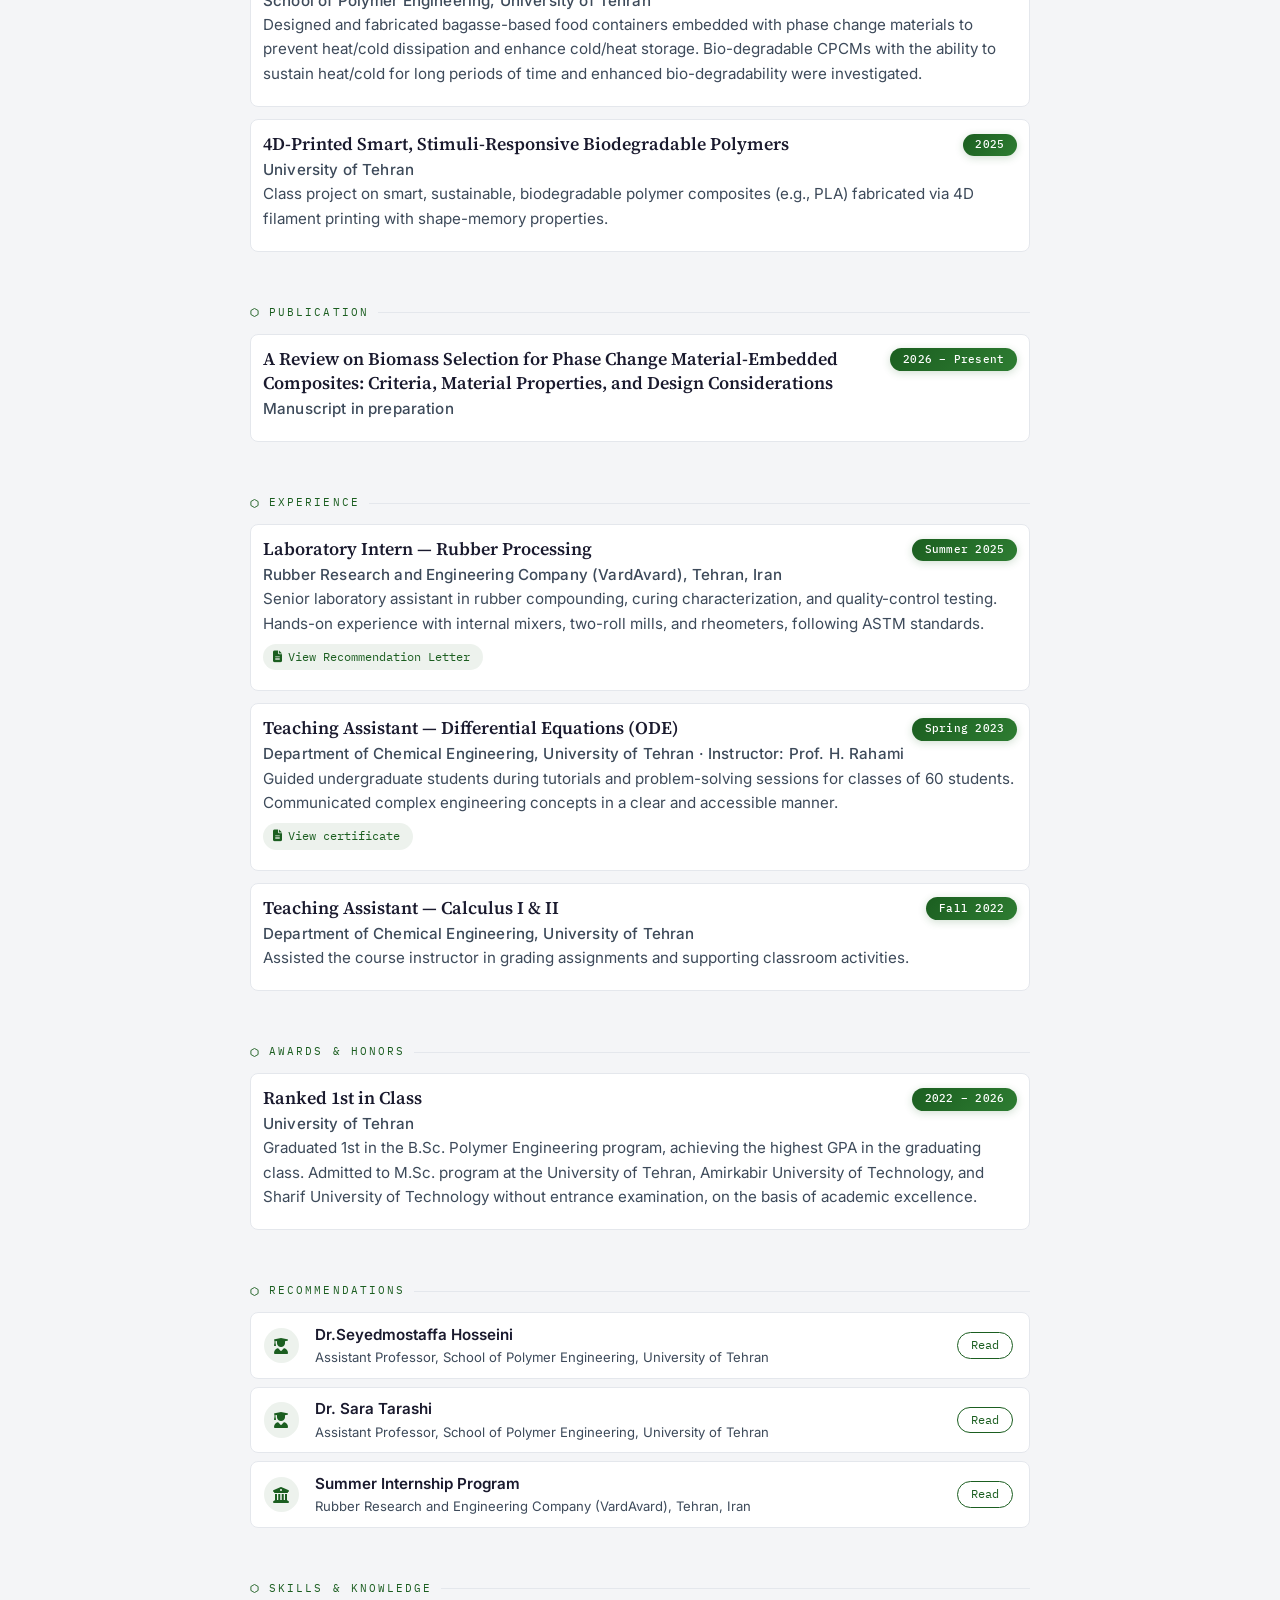
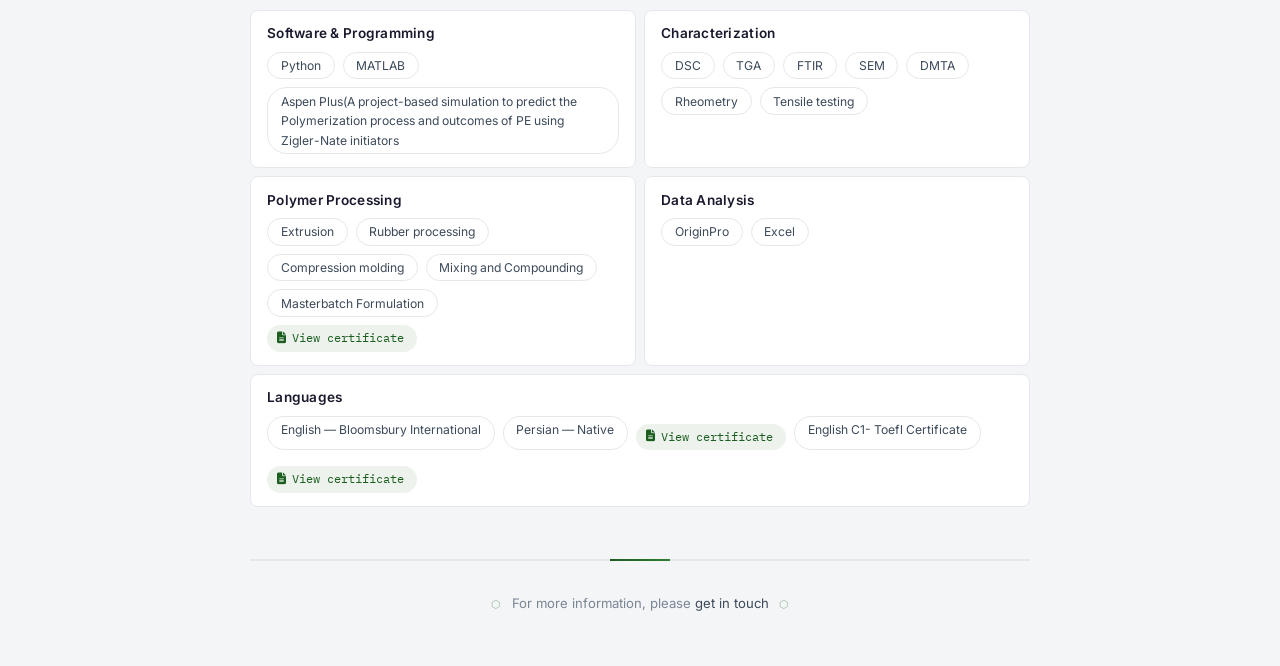
==== commit 54c10387: "add changes" ====
--- a/index.html
+++ b/index.html
@@ -1058,7 +1058,7 @@
         <ul class="tags">
           <li>English — Bloomsbury International</li>
           <li>Persian — Native</li>
-        </ul>
+        
         <a class="entry-link" href="English2.html" target="_blank"><i class="fa-solid fa-file-lines"></i> View certificate</a>
         <li>English C1- Toefl Certificate</li>
         <a class="entry-link" href="English1.html" target="_blank"><i class="fa-solid fa-file-lines"></i> View certificate</a>
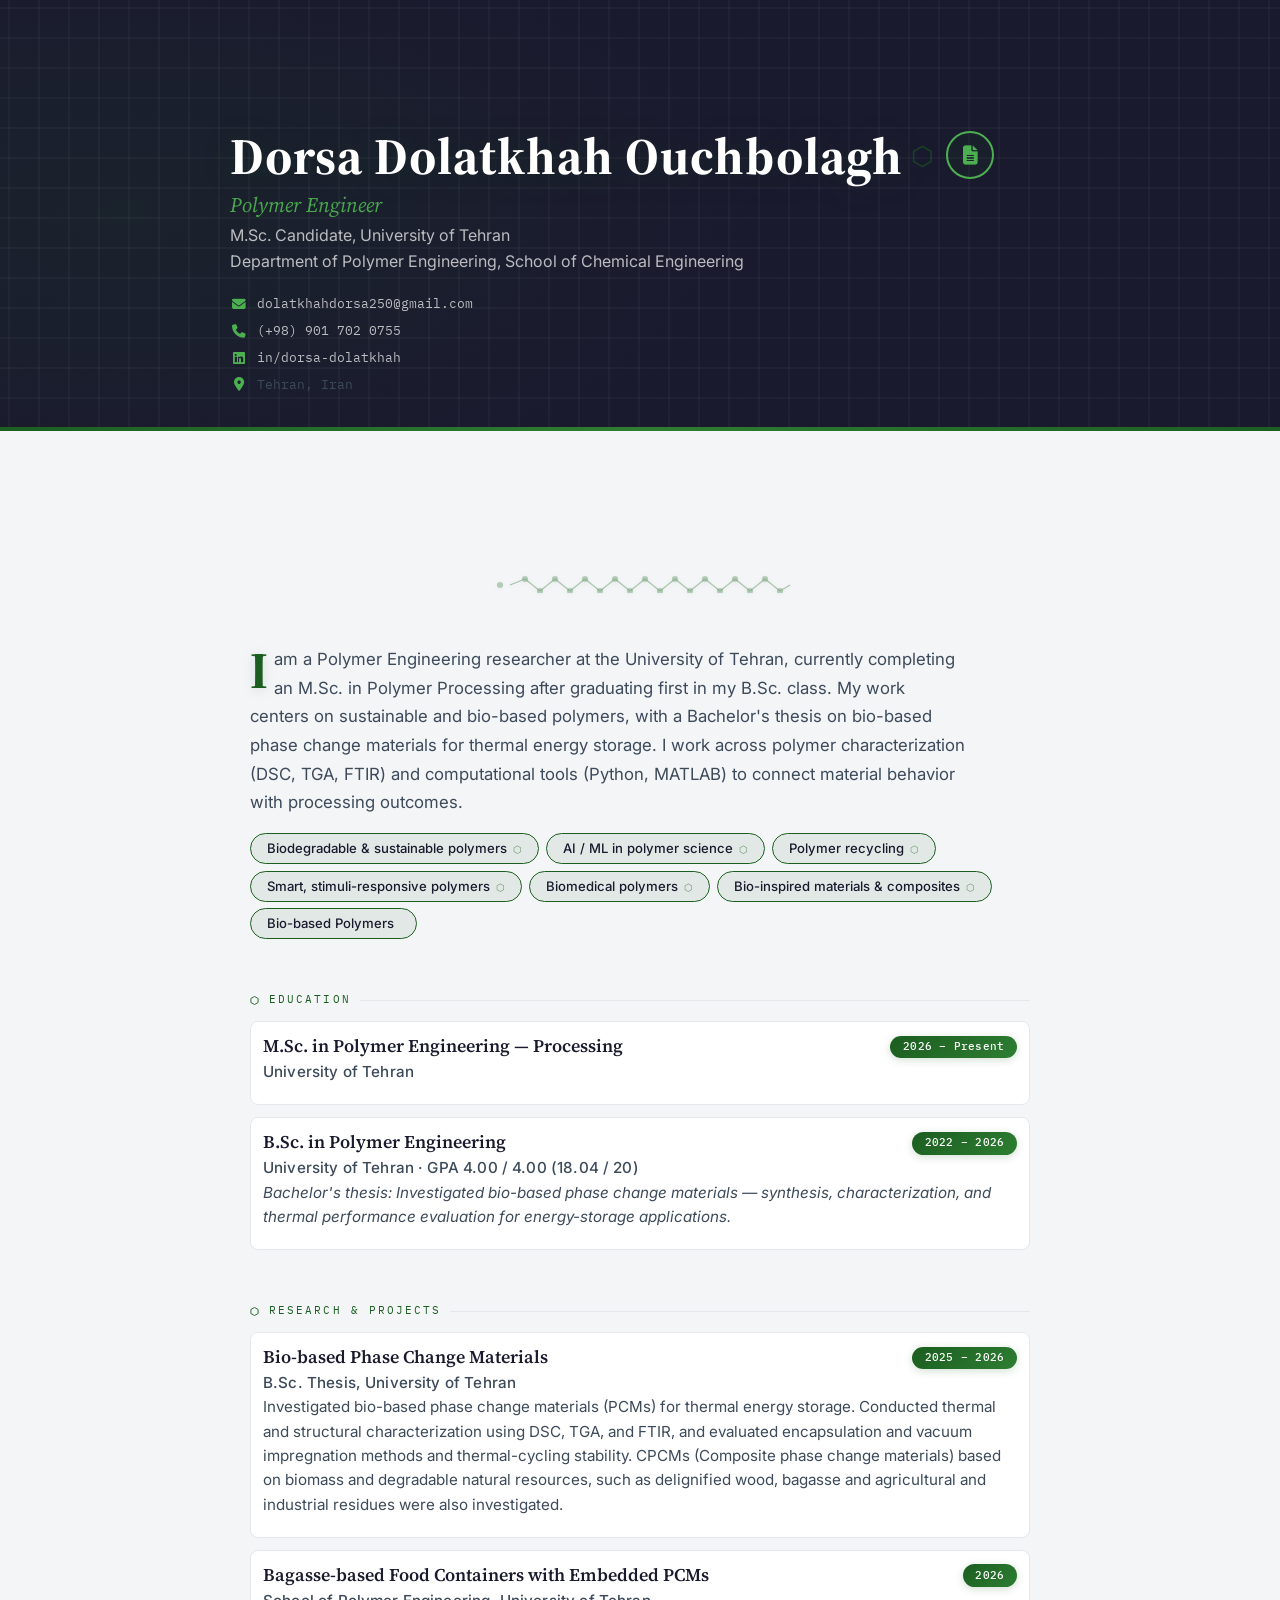
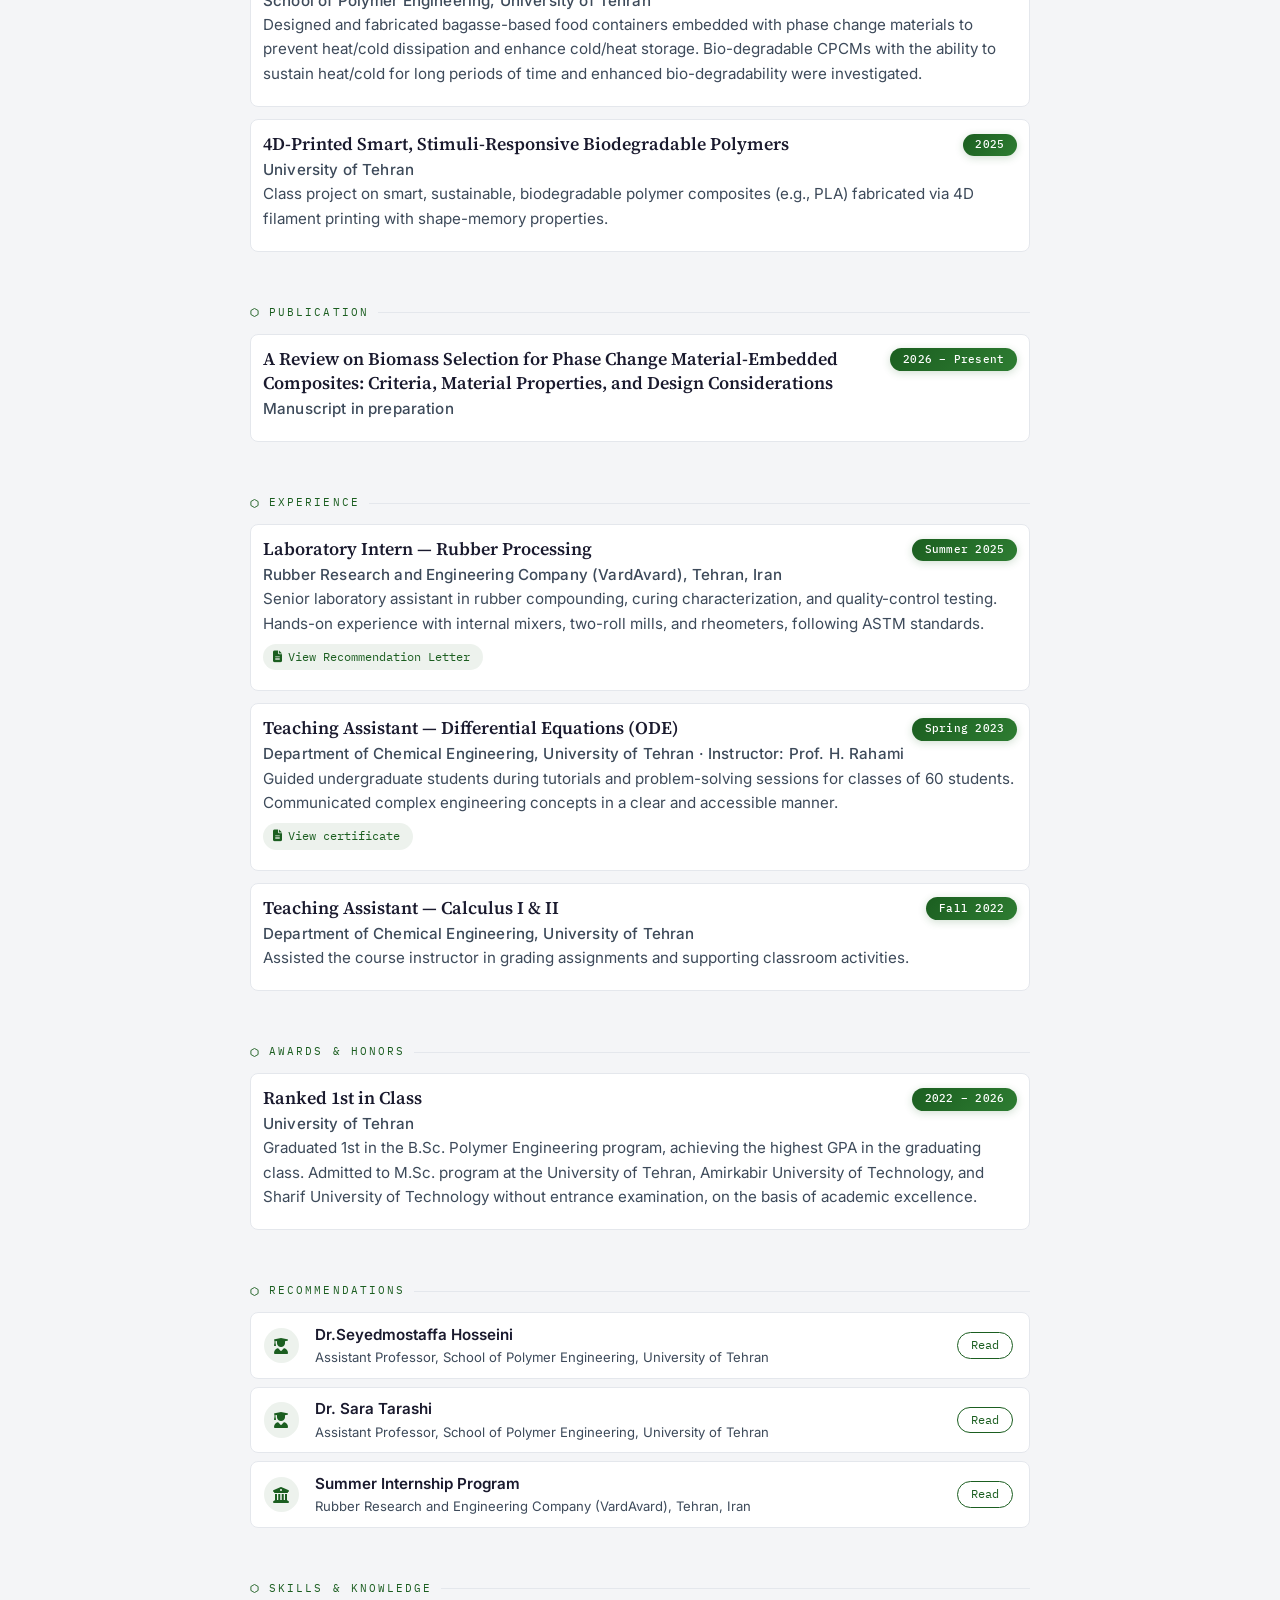
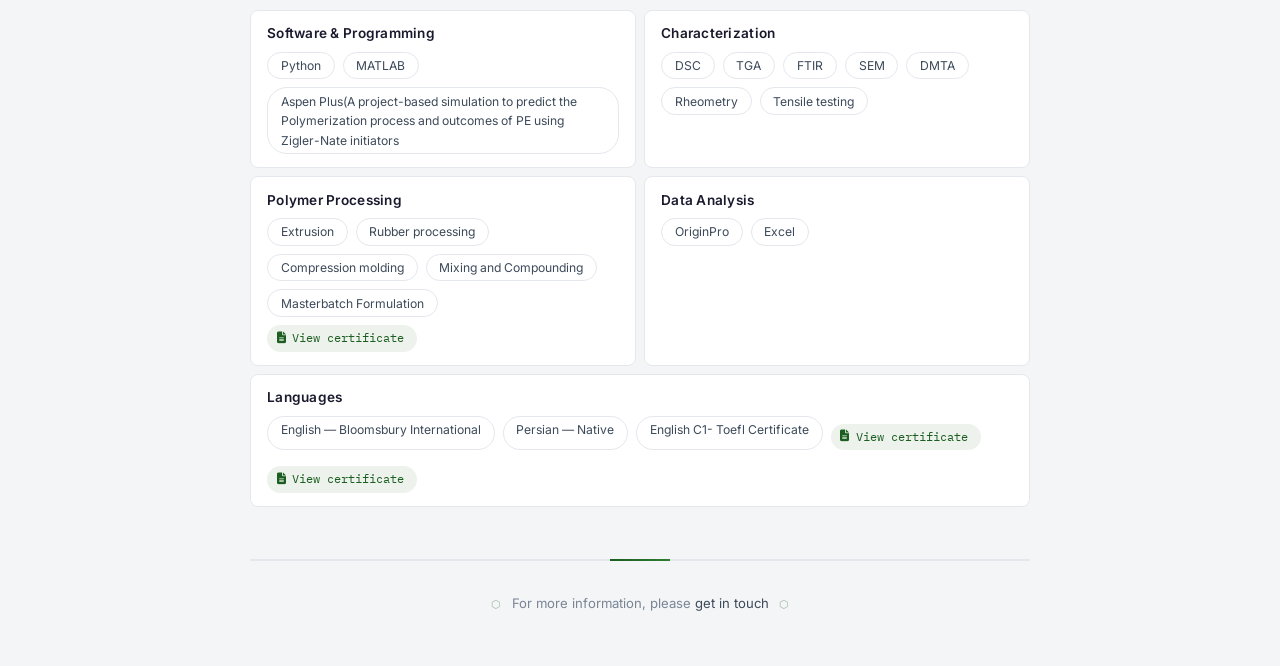
==== commit 8363f43c: "add changes" ====
--- a/index.html
+++ b/index.html
@@ -1058,9 +1058,10 @@
         <ul class="tags">
           <li>English — Bloomsbury International</li>
           <li>Persian — Native</li>
+          <li>English C1- Toefl Certificate</li>
         
-        <a class="entry-link" href="English2.html" target="_blank"><i class="fa-solid fa-file-lines"></i> View certificate</a>
-        <li>English C1- Toefl Certificate</li>
+          <a class="entry-link" href="English2.html" target="_blank"><i class="fa-solid fa-file-lines"></i> View certificate</a>
+        
         <a class="entry-link" href="English1.html" target="_blank"><i class="fa-solid fa-file-lines"></i> View certificate</a>
       </div>
     </div>
